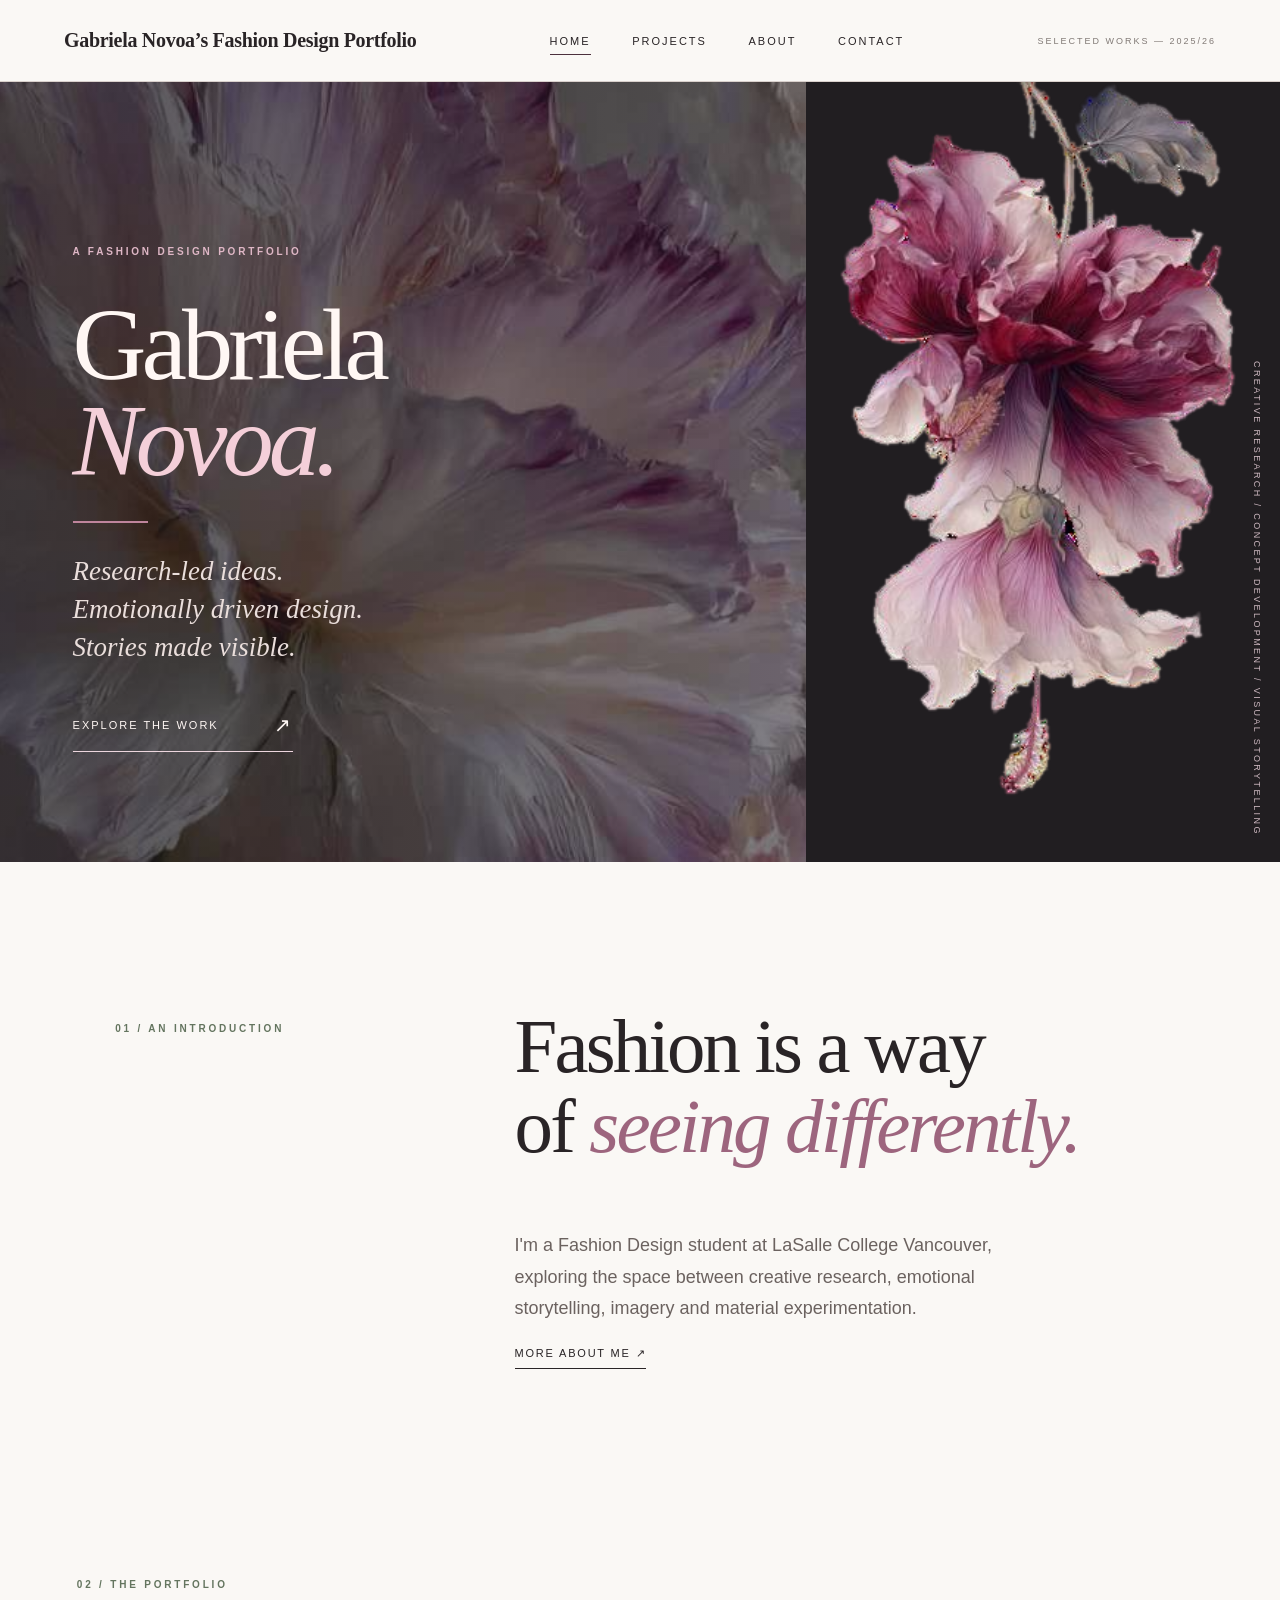
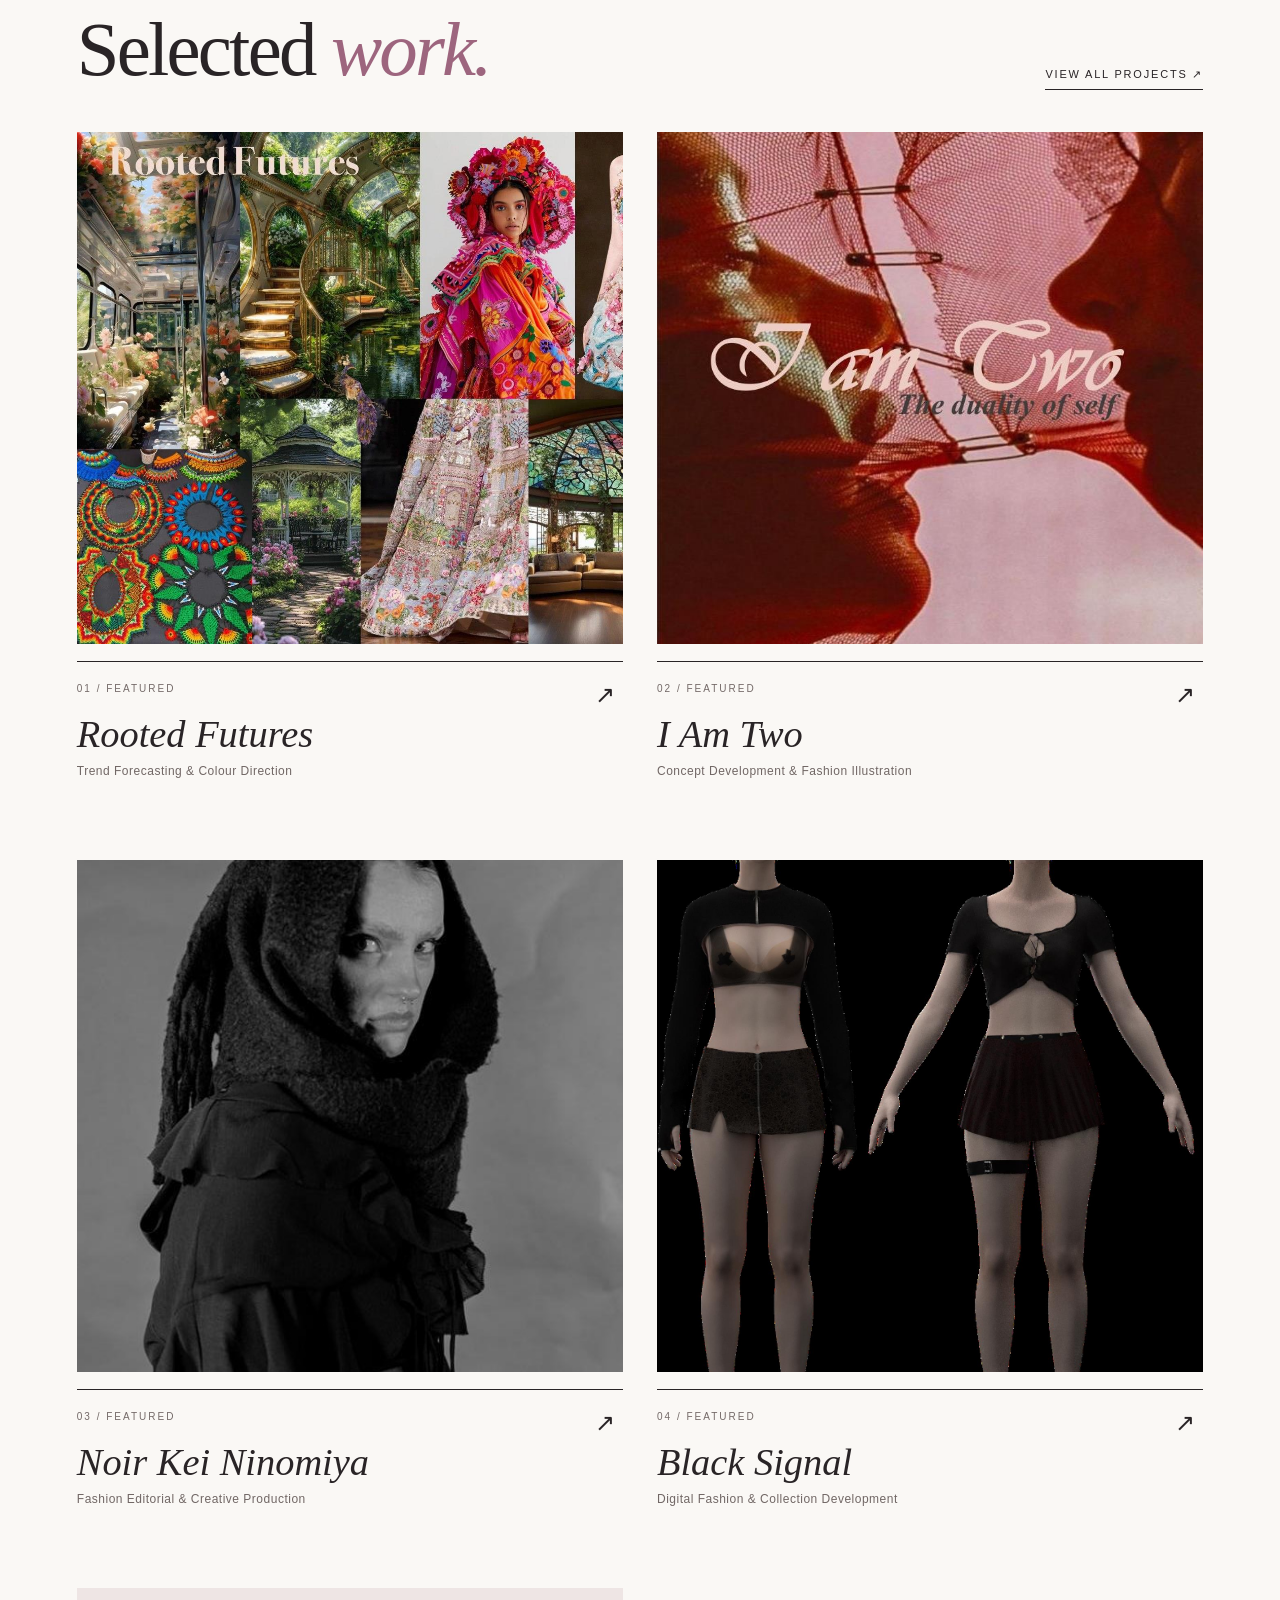
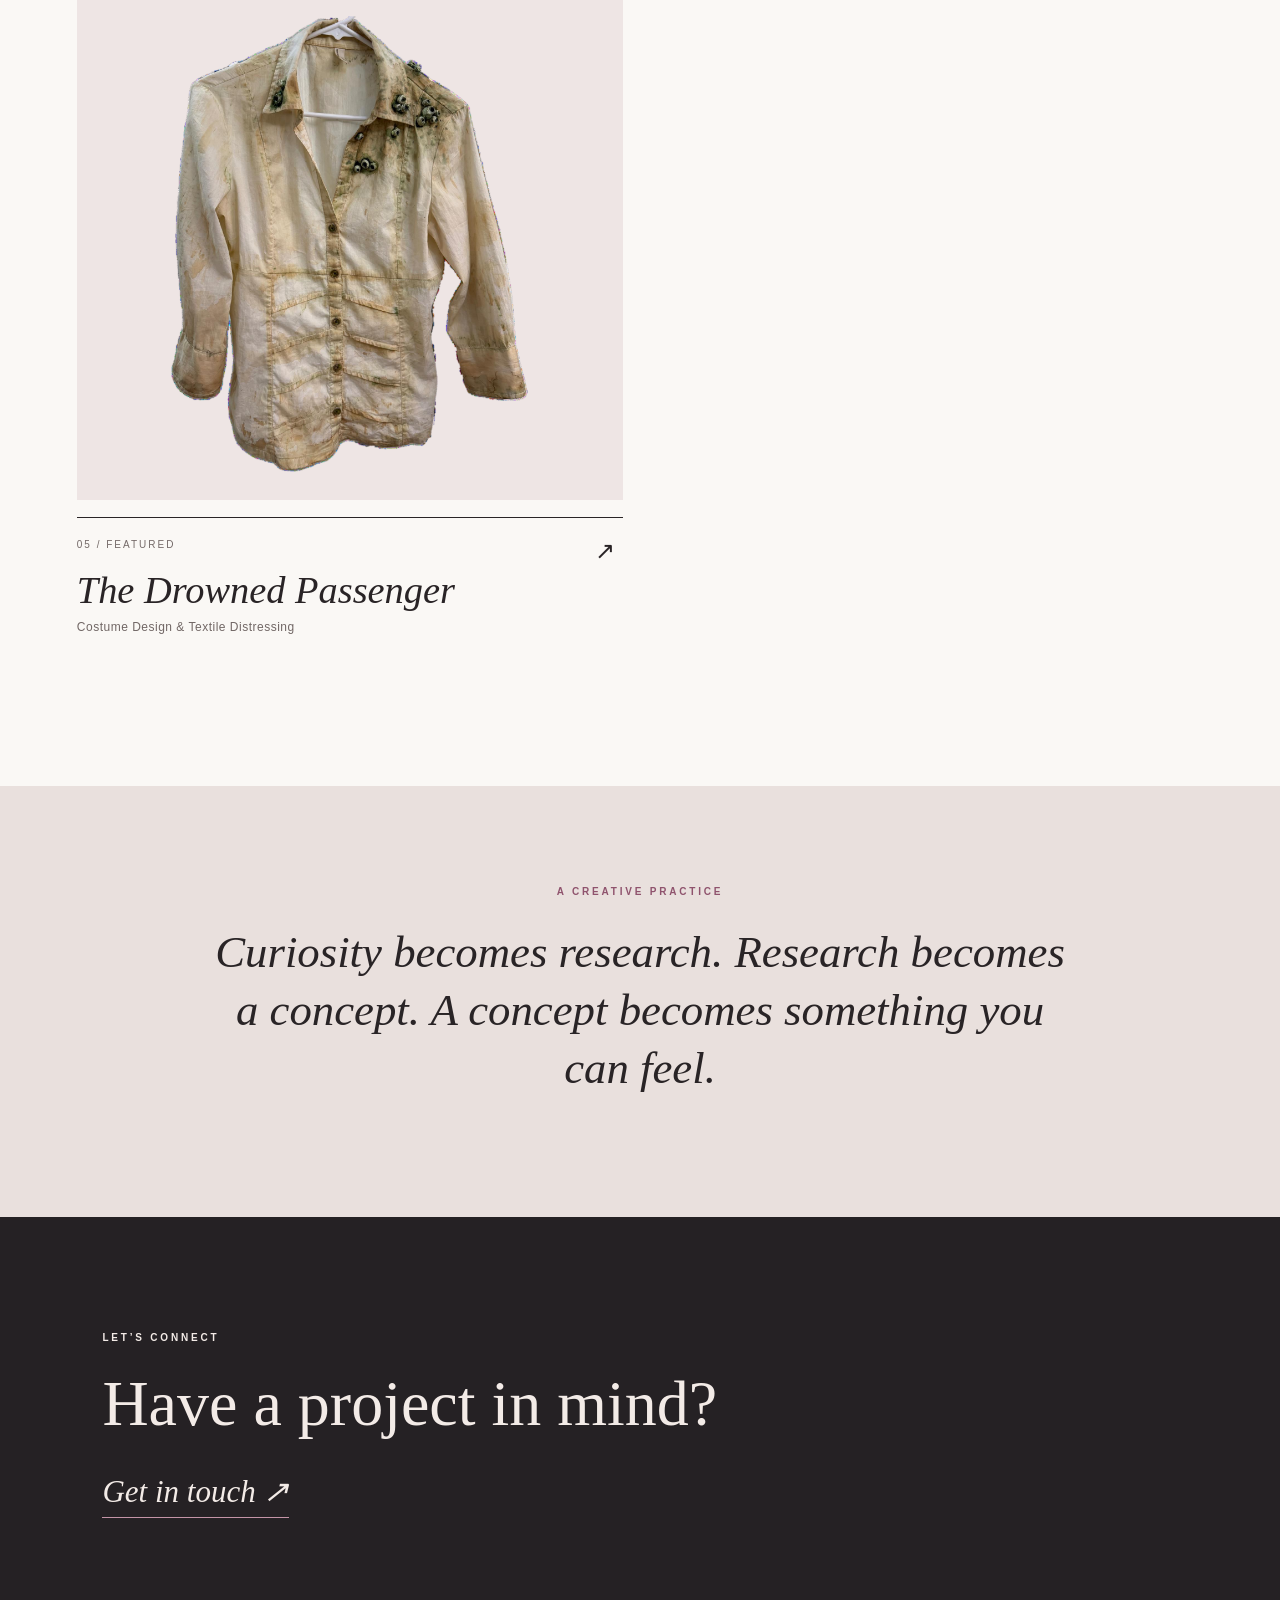
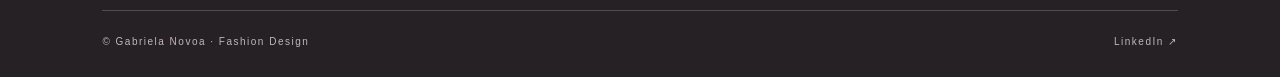
==== index.html @ 88cd9c14 "Initial commit via Netlify [skip ci]" ====
<!doctype html><html lang="en"><head><meta charset="utf-8"><meta name="viewport" content="width=device-width,initial-scale=1"><meta name="theme-color" content="#211d20"><meta name="description" content="Fashion research, concept development and visual storytelling by Gabriela Novoa."><title>Selected Works | Gabriela Novoa</title><link rel="stylesheet" href="styles.css"><script defer src="site.js"></script></head><body><header class="site-header"><a class="brand brand-long" href="index.html" aria-label="Gabriela Novoa home">Gabriela Novoa&rsquo;s Fashion Design Portfolio</a><button class="mobile-toggle" type="button" aria-label="Open navigation" aria-expanded="false">Menu <span>☰</span></button><nav class="site-nav" aria-label="Main navigation"><a class="active" href="index.html">Home</a><a class="" href="projects.html">Projects</a><a class="" href="about.html">About</a><a class="" href="contact.html">Contact</a></nav><span class="header-side">SELECTED WORKS — 2025/26</span></header><main id="main"><section class="hero"><div class="hero-photo" role="img" aria-label="Soft pink and ivory flower artwork from Gabriela's portfolio"><div class="hero-shade"></div><div class="hero-copy"><p class="eyebrow pink">A Fashion Design Portfolio</p><h1>Gabriela<br><em>Novoa.</em></h1><div class="hairline"></div><p class="hero-descriptor">Research-led ideas.<br>Emotionally driven design.<br>Stories made visible.</p><a href="projects.html" class="line-button">Explore the work <span>↗</span></a></div></div><div class="hero-flower"><img class="" src="assets/p01_02.png" alt="Burgundy and blush botanical illustration" loading="eager"><div class="hero-vertical">CREATIVE RESEARCH / CONCEPT DEVELOPMENT / VISUAL STORYTELLING</div></div></section>
<section class="intro-section"><span class="eyebrow">01 / AN INTRODUCTION</span><div><h2>Fashion is a way<br>of <em>seeing differently.</em></h2><p>I'm a Fashion Design student at LaSalle College Vancouver, exploring the space between creative research, emotional storytelling, imagery and material experimentation.</p><a href="about.html" class="text-link">More about me ↗</a></div></section>
<section class="work-section" id="selected-work"><div class="section-head"><div><span class="eyebrow">02 / THE PORTFOLIO</span><h2>Selected <em>work.</em></h2></div><a class="text-link" href="projects.html">View all projects ↗</a></div><div class="featured-grid"><a class="project-card" href="project-rooted-futures.html" aria-label="View Rooted Futures"><div class="card-image"><img class="" src="assets/p03_01.jpg" alt="Rooted Futures project preview" loading="lazy"></div><div class="card-info"><span class="card-index">01 / FEATURED</span><span class="card-arrow">↗</span><h3>Rooted Futures</h3><p>Trend Forecasting &amp; Colour Direction</p></div></a><a class="project-card" href="project-i-am-two.html" aria-label="View I Am Two"><div class="card-image"><img class="" src="assets/p07_01.jpg" alt="I Am Two project preview" loading="lazy"></div><div class="card-info"><span class="card-index">02 / FEATURED</span><span class="card-arrow">↗</span><h3>I Am Two</h3><p>Concept Development &amp; Fashion Illustration</p></div></a><a class="project-card" href="project-noir-kei-ninomiya.html" aria-label="View Noir Kei Ninomiya"><div class="card-image"><img class="" src="assets/p11_01_upright.jpg" alt="Noir Kei Ninomiya project preview" loading="lazy"></div><div class="card-info"><span class="card-index">03 / FEATURED</span><span class="card-arrow">↗</span><h3>Noir Kei Ninomiya</h3><p>Fashion Editorial &amp; Creative Production</p></div></a><a class="project-card" href="project-black-signal.html" aria-label="View Black Signal"><div class="card-image"><img class="" src="assets/p15_01.jpg" alt="Black Signal project preview" loading="lazy"></div><div class="card-info"><span class="card-index">04 / FEATURED</span><span class="card-arrow">↗</span><h3>Black Signal</h3><p>Digital Fashion &amp; Collection Development</p></div></a><a class="project-card" href="project-the-drowned-passenger.html" aria-label="View The Drowned Passenger"><div class="card-image"><img class="cutout" src="assets/p19_01_cutout.png" alt="The Drowned Passenger project preview" loading="lazy"></div><div class="card-info"><span class="card-index">05 / FEATURED</span><span class="card-arrow">↗</span><h3>The Drowned Passenger</h3><p>Costume Design &amp; Textile Distressing</p></div></a></div></section><section class="closing-line"><span class="eyebrow">A CREATIVE PRACTICE</span><p>Curiosity becomes research. Research becomes a concept. A concept becomes something you can feel.</p></section></main><footer class="footer"><div><span class="eyebrow">LET’S CONNECT</span><h2>Have a project in mind?</h2><a class="serif-link" href="contact.html">Get in touch <span aria-hidden="true">↗</span></a></div><div class="footer-end"><span>© Gabriela Novoa · Fashion Design</span><a href="https://www.linkedin.com/in/gabriela-novoa28" target="_blank" rel="noopener noreferrer">LinkedIn ↗</a></div></footer></body></html>
---- styles.css ----
@import url('');
:root{--ink:#292426;--aub:#4c303d;--rose:#bf849c;--dust:#eee5e4;--paper:#faf8f5;--cream:#f3efea;--line:#d9d0cc;--sage:#64755f;--serif:Georgia,'Times New Roman',serif;--sans:Arial,Helvetica,sans-serif}*{box-sizing:border-box}html{scroll-behavior:smooth}body{margin:0;background:var(--paper);color:var(--ink);font-family:var(--sans);-webkit-font-smoothing:antialiased}img{display:block;width:100%}a{text-decoration:none;color:inherit}a:focus-visible,button:focus-visible,input:focus-visible,textarea:focus-visible{outline:2px solid #a15779;outline-offset:3px}h1,h2,h3,p{margin-top:0}h1,h2,h3{font-weight:400}h1,h2{font-family:var(--serif)}em{font-weight:400}::selection{background:#dfacc2;color:#241e21}.site-header{height:82px;padding:0 5vw;display:flex;align-items:center;gap:3rem;background:var(--paper);border-bottom:1px solid var(--line);position:relative;z-index:20}.brand{font:700 28px var(--serif);letter-spacing:-2px}.brand-dot{color:#a15f7d}.brand-long{font-size:20px;letter-spacing:-.3px;white-space:nowrap}.site-nav{display:flex;gap:2.6rem;margin:auto}.site-nav a{font-size:11px;text-transform:uppercase;letter-spacing:2px;padding:8px 0;position:relative}.site-nav a:after{position:absolute;content:'';bottom:0;left:0;width:0;height:1px;background:var(--aub);transition:width .25s}.site-nav a:hover:after,.site-nav a.active:after{width:100%}.header-side{font-size:9px;color:#817a76;letter-spacing:2px;white-space:nowrap}.mobile-toggle{display:none;background:none;border:0;font:11px var(--sans);letter-spacing:1px}.eyebrow{font-size:10px;letter-spacing:2.8px;text-transform:uppercase;font-weight:600}.eyebrow.pink{color:#dfb7c6}.hero{height:min(780px,calc(100vh - 82px));min-height:620px;display:grid;grid-template-columns:63% 37%;background:#211e21}.hero-photo{background:url('assets/p01_01.jpg') center/cover no-repeat;position:relative;min-width:0}.hero-shade{position:absolute;inset:0;background:linear-gradient(90deg,rgba(26,23,29,.73),rgba(26,23,29,.54))}.hero-copy{position:absolute;top:21%;left:9%;width:80%;color:#fff7f4}.hero-copy h1{font-size:clamp(66px,8vw,145px);line-height:.94;letter-spacing:-5px;margin:40px 0 32px}.hero-copy h1 em{font-weight:400;color:#f4cfd9}.hairline{width:75px;height:2px;background:var(--rose);margin:30px 0}.hero-descriptor{font-family:var(--serif);font-style:italic;font-size:clamp(19px,2.1vw,29px);line-height:1.4;color:#eadedb}.line-button{display:inline-flex;align-items:center;gap:55px;margin-top:20px;border-bottom:1px solid #edd6de;padding-bottom:14px;font-size:11px;letter-spacing:2px;text-transform:uppercase}.line-button span{font-size:20px}.hero-flower{background:transparent;position:relative;overflow:hidden;display:flex;justify-content:center;align-items:flex-start}.hero-flower img{height:95%;margin-top:0;width:auto;max-width:100%;object-fit:contain}.hero-vertical{position:absolute;bottom:26px;right:18px;writing-mode:vertical-rl;font-size:9px;letter-spacing:2.4px;color:#cdb8c0}.intro-section{padding:145px 9%;display:grid;grid-template-columns:35% 65%;gap:2rem}.intro-section .eyebrow{padding-top:16px;color:var(--sage)}.intro-section h2,.section-head h2,.gallery-intro h2{font-size:clamp(50px,6vw,92px);letter-spacing:-2.8px;line-height:1.04}.intro-section h2 em,.section-head h2 em,.gallery-intro h2 em,.page-hero h1 em,.story-copy h2 em,.about-copy h2 em,.contact-wrap h1 em{color:#9d657e}.intro-section p{max-width:530px;font-size:18px;color:#6b625f;line-height:1.75}.text-link{font-size:11px;letter-spacing:1.8px;text-transform:uppercase;border-bottom:1px solid currentColor;display:inline-block;padding-bottom:8px}.work-section{padding:60px 6% 140px}.section-head{display:flex;align-items:end;justify-content:space-between;margin-bottom:42px;gap:30px}.section-head .eyebrow{color:var(--sage)}.section-head h2{margin:18px 0 0}.featured-grid{display:grid;grid-template-columns:repeat(2,minmax(0,1fr));gap:70px 34px}.project-card{display:block;position:relative}.card-image{height:clamp(340px,40vw,580px);overflow:hidden;background:#ded1d2}.card-image img{height:100%;object-fit:cover;transition:transform .65s ease}.project-card:hover img{transform:scale(1.035)}.project-card:nth-child(3n+2) .card-image{background:#352e32}.project-card .card-image:has(.cutout){background:#eee5e4}.card-image img.cutout{object-fit:contain;padding:28px 0}.card-info{border-top:1px solid var(--ink);position:relative;padding-top:16px;margin-top:17px}.card-index{font-size:10px;color:#746a68;letter-spacing:2px}.card-arrow{position:absolute;right:8px;top:19px;font-size:24px}.card-info h3{font:italic clamp(31px,3vw,48px) var(--serif);margin:16px 0 8px}.card-info p{font-size:12px;color:#716765;letter-spacing:.5px}.closing-line{background:#e9e0dd;padding:95px 12%;text-align:center}.closing-line .eyebrow{color:#8f536d}.closing-line p{font:italic clamp(27px,3.5vw,51px)/1.3 var(--serif);margin:24px auto;max-width:850px}.footer{background:#252124;color:#f3ebe7;padding:110px 8% 30px}.footer h2{font-size:clamp(44px,5vw,80px);margin:22px 0 32px}.serif-link{font:italic 31px var(--serif);border-bottom:1px solid #c494a7;padding-bottom:8px}.footer-end{display:flex;justify-content:space-between;gap:20px;margin-top:100px;padding-top:25px;border-top:1px solid #524c4f;font-size:10px;letter-spacing:1.5px;color:#c4b6b4}.page-hero{padding:105px 9% 95px;min-height:360px;background:#efe8e5}.page-hero h1{font-size:clamp(66px,9vw,128px);line-height:1;letter-spacing:-4px;margin:25px 0}.page-hero p:last-child{font:italic 22px var(--serif);color:#6d5f60}.inner-work{padding-top:70px}.extras-head{margin-top:140px}.extras-grid{display:grid;grid-template-columns:repeat(3,1fr);gap:30px}.extra-card img{height:330px;object-fit:cover;background:#eee}.extra-card h3{font:italic 32px var(--serif);margin:20px 0 5px}.extra-sub{font-size:11px!important;color:#9d657e!important;letter-spacing:1px;text-transform:uppercase}.extra-card p{font-size:13px;color:#6f6663;line-height:1.7}.project-hero{display:grid;grid-template-columns:48% 52%;min-height:680px}.project-hero-copy{padding:75px 9% 80px 12%;display:flex;flex-direction:column;align-items:start;background:#f1eae6}.back-link{font-size:11px;color:#726965;letter-spacing:1px;margin-bottom:auto}.project-hero-copy .eyebrow{margin-top:45px;color:#9d657e}.project-hero h1{font-size:clamp(59px,6.2vw,105px);line-height:.99;letter-spacing:-4px;margin:24px 0}.project-cat{text-transform:uppercase;letter-spacing:2px;font-size:11px}.project-hero-copy .lead{font:italic clamp(21px,2.3vw,32px)/1.4 var(--serif);max-width:500px}.scroll-cue{font-size:10px;letter-spacing:2px;margin-top:auto;padding-top:60px;color:#8a7b75}.project-hero-image{background:#221e20;max-height:790px;overflow:hidden}.project-hero-image img{height:100%;object-fit:contain}.story-section{padding:110px 10%;display:grid;grid-template-columns:30% 70%;gap:3vw}.story-section.tint{background:#efe9e5}.section-label{display:flex;gap:20px;align-items:flex-start;color:#a46c84}.section-label span{font:italic 48px var(--serif)}.section-label p{font-size:10px;letter-spacing:2.5px;margin-top:20px}.story-copy{max-width:850px}.story-copy h2{font-size:clamp(43px,5vw,72px);letter-spacing:-2px;margin:0 0 34px}.story-copy p{font-size:16px;line-height:1.95;color:#4c4543}.gallery-section{padding:115px 7%;background:#292426;color:#f5ecea}.gallery-intro{margin-bottom:60px}.gallery-intro h2{margin:20px 0}.project-gallery{display:grid;grid-template-columns:repeat(2,minmax(0,1fr));gap:32px}.gallery-item{margin:0}.gallery-item.wide{grid-column:span 2}.gallery-item img{height:clamp(280px,32vw,510px);object-fit:contain;background:#1e1b1d}.gallery-item.wide img{height:550px}.gallery-item figcaption{font-size:11px;text-transform:uppercase;letter-spacing:1.8px;color:#d5c7c5;padding-top:13px}.project-next{padding:100px 9%;background:#e7dadd}.project-next a{display:flex;align-items:center;gap:30px;border-top:1px solid #a69094;margin-top:25px;padding-top:30px}.project-next a span{font-size:12px;text-transform:uppercase;letter-spacing:2px;min-width:120px}.project-next a strong{font:italic clamp(34px,5vw,72px) var(--serif);font-weight:400}.project-next a b{margin-left:auto;font-size:35px;font-weight:400}.about-top{min-height:320px}.about-section{padding:115px 9%;display:grid;grid-template-columns:40% 60%;align-items:start;gap:7%}.about-photo img{width:100%;height:auto;max-height:780px;object-fit:cover}.about-copy{padding-top:25px}.about-copy h2{font-size:clamp(43px,5vw,72px);line-height:1.08;letter-spacing:-2px;margin:25px 0 35px}.about-copy p{font-size:16px;line-height:1.8;color:#554d4a}.about-actions{margin-top:35px;display:flex;align-items:center;gap:35px}.pill-link{background:var(--aub);color:white;padding:17px 25px;font-size:11px;text-transform:uppercase;letter-spacing:1.5px}.focus-section{padding:100px 9%;background:#eae1df}.focus-section>div{display:flex;gap:16px;flex-wrap:wrap;margin-top:25px}.focus-section span:not(.eyebrow){padding:15px 23px;border:1px solid #bba5af;border-radius:100px;font:italic 20px var(--serif)}.contact-wrap{padding:110px 9% 150px;max-width:1100px;margin:auto}.contact-wrap h1{font-size:clamp(66px,8vw,120px);line-height:1.02;letter-spacing:-3px;margin:25px 0}.contact-wrap>p{font-size:18px;color:#6e6663;line-height:1.8;max-width:660px}.contact-links{margin-top:60px}.contact-links a{display:grid;grid-template-columns:130px 1fr 30px;gap:15px;align-items:center;border-top:1px solid var(--line);padding:25px 0}.contact-links span{font-size:10px;letter-spacing:2px;color:#9d657e}.contact-links strong{font:italic clamp(18px,2.8vw,30px) var(--serif);font-weight:400;overflow-wrap:anywhere}.contact-links b{font-weight:400;font-size:22px}.contact-form{background:#eee5e3;padding:40px;margin-top:75px}.contact-form h2{font:italic 36px var(--serif);margin-bottom:6px}.contact-form p{font-size:12px;color:#6a6260}.contact-form label{display:block;font-size:11px;text-transform:uppercase;letter-spacing:1.5px;margin-top:25px}.contact-form input,.contact-form textarea{width:100%;padding:14px 12px;border:1px solid #cbbcc2;background:#fffdfb;margin-top:9px;font:15px var(--sans)}.contact-form button{background:#4c303d;color:white;padding:15px 30px;border:0;margin-top:25px;cursor:pointer;text-transform:uppercase;letter-spacing:1.5px;font-size:11px}@media(max-width:900px){.header-side{display:none}.brand-long{font-size:17px}.site-nav{gap:1.6rem}.hero{grid-template-columns:60% 40%;min-height:600px}.hero-copy h1{letter-spacing:-2px}.intro-section,.story-section{grid-template-columns:1fr;gap:24px}.project-hero{min-height:570px}.project-hero-copy{padding:45px}.featured-grid{gap:40px 20px}.extras-grid{grid-template-columns:repeat(2,1fr)}.about-section{padding:75px 7%;gap:6%}}@media(max-width:650px){.site-header{height:68px;padding:0 20px}.brand-long{font-size:14px;white-space:normal;line-height:1.2;max-width:200px}.mobile-toggle{display:block;margin-left:auto}.site-nav{display:none;position:absolute;top:68px;left:0;right:0;background:#faf8f5;border-bottom:1px solid var(--line);padding:25px;flex-direction:column;gap:25px}.site-nav.open{display:flex}.hero{height:auto;min-height:0;grid-template-columns:1fr}.hero-photo{height:640px}.hero-copy{left:7%;top:23%}.hero-copy h1{font-size:76px}.hero-flower{height:360px}.hero-flower img{height:115%}.hero-vertical{font-size:7px}.intro-section{padding:80px 7%}.intro-section h2,.section-head h2{font-size:55px}.work-section{padding:40px 6% 90px}.section-head{align-items:start}.featured-grid,.extras-grid{grid-template-columns:1fr}.card-image{height:430px}.page-hero{padding:70px 7%}.page-hero h1{font-size:70px}.project-hero{grid-template-columns:1fr}.project-hero-copy{min-height:470px;padding:45px 8%}.project-hero-copy .eyebrow{margin-top:30px}.project-hero h1{font-size:64px}.project-hero-image{height:500px}.story-section{padding:75px 8%}.story-copy p{font-size:15px}.gallery-section{padding:75px 6%}.project-gallery{grid-template-columns:1fr;gap:35px}.gallery-item.wide{grid-column:span 1}.gallery-item img,.gallery-item.wide img{height:350px}.about-section{grid-template-columns:1fr}.about-photo{max-width:400px}.focus-section{padding:75px 8%}.contact-wrap{padding:70px 7% 100px}.contact-wrap h1{font-size:65px}.contact-links a{grid-template-columns:1fr 25px}.contact-links span{grid-column:1/-1}.contact-form{padding:24px}.footer{padding:80px 7% 25px}.footer-end{flex-direction:column;margin-top:60px}.closing-line{padding:70px 8%}}@media(prefers-reduced-motion:reduce){html{scroll-behavior:auto}.card-image img{transition:none}}
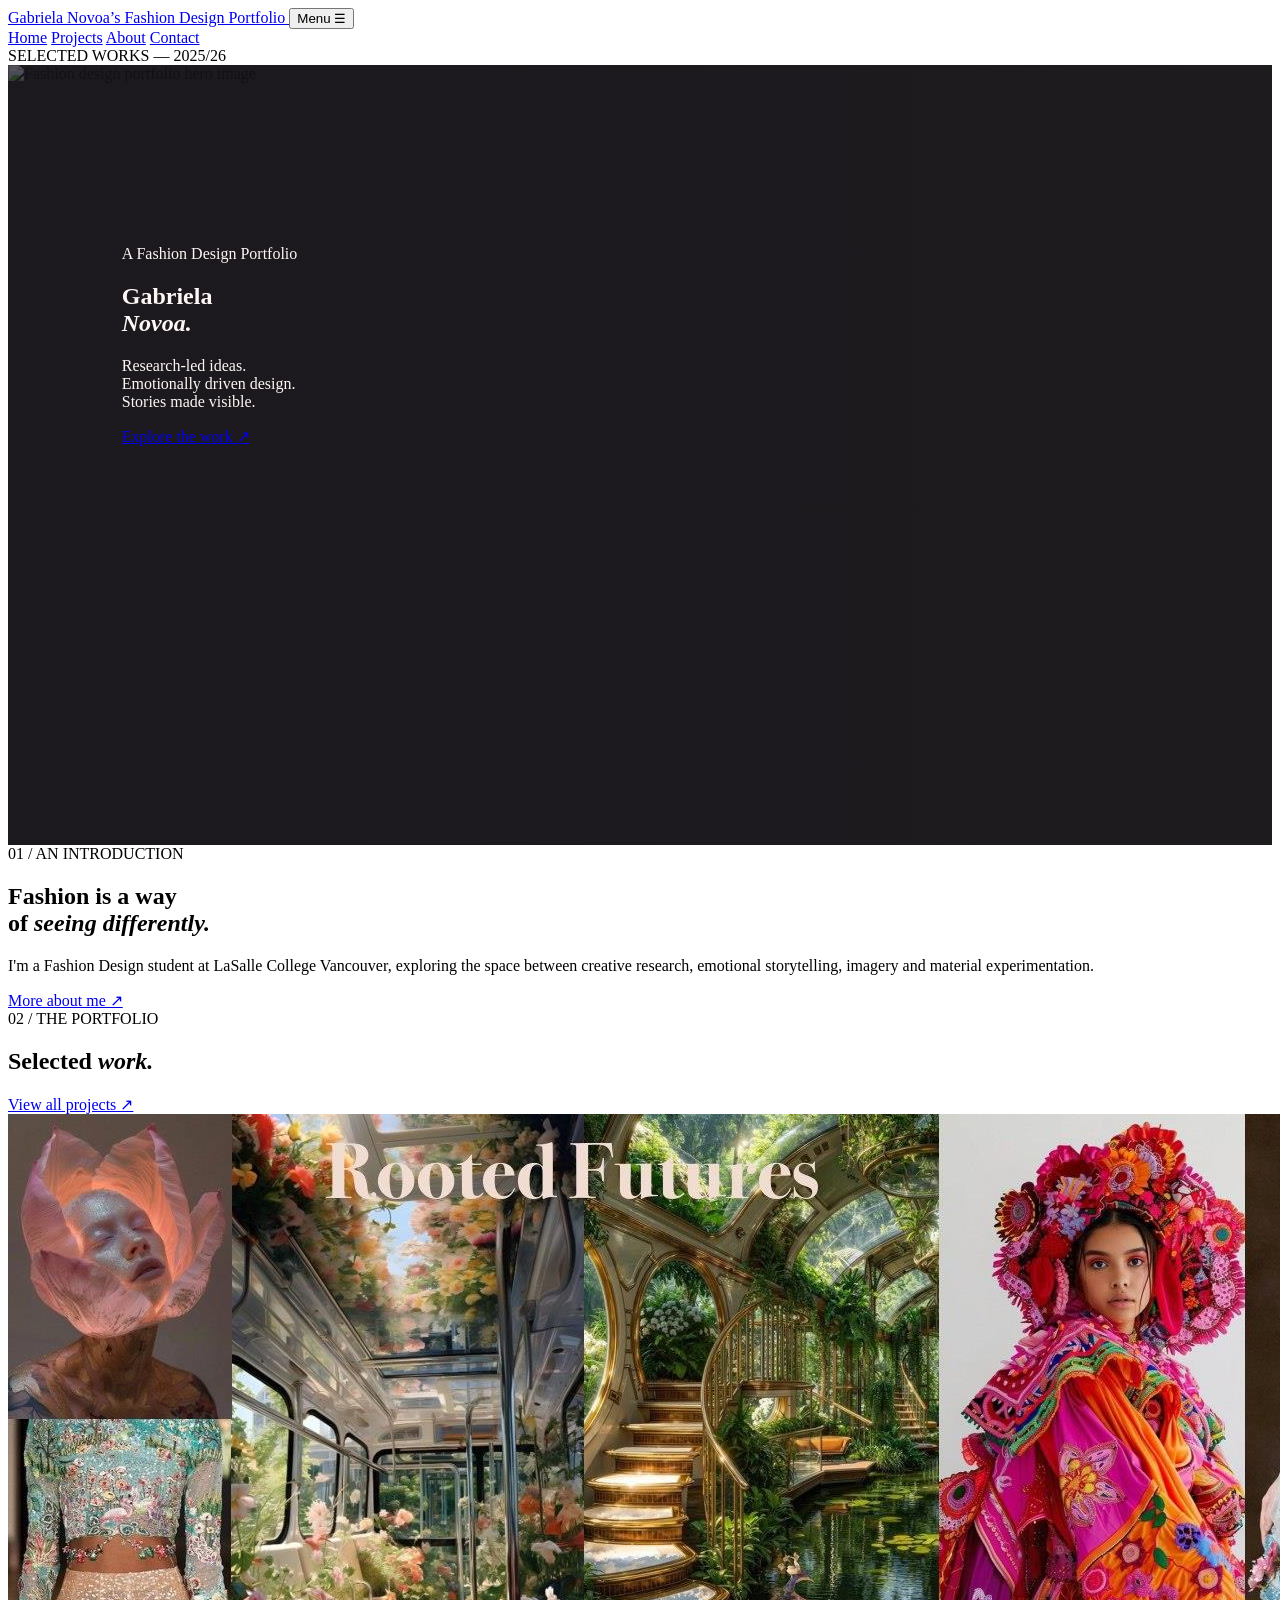
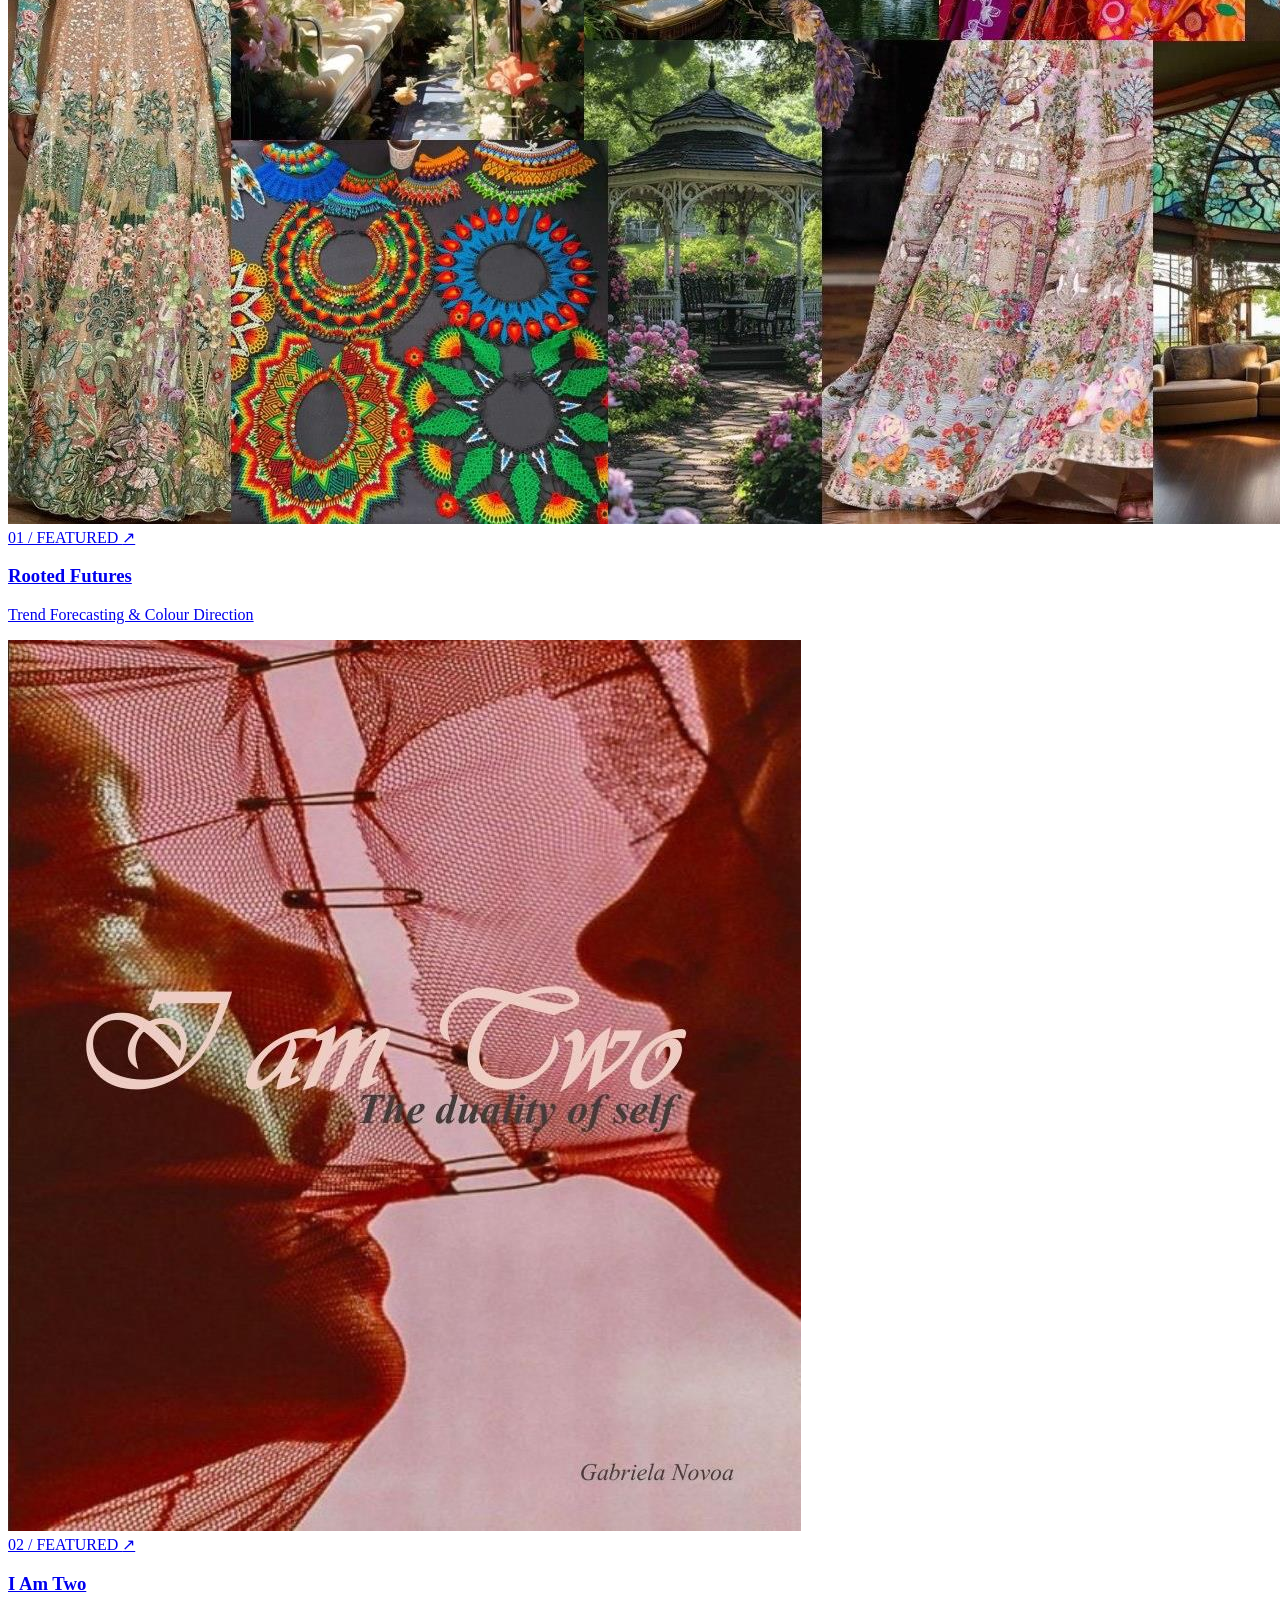
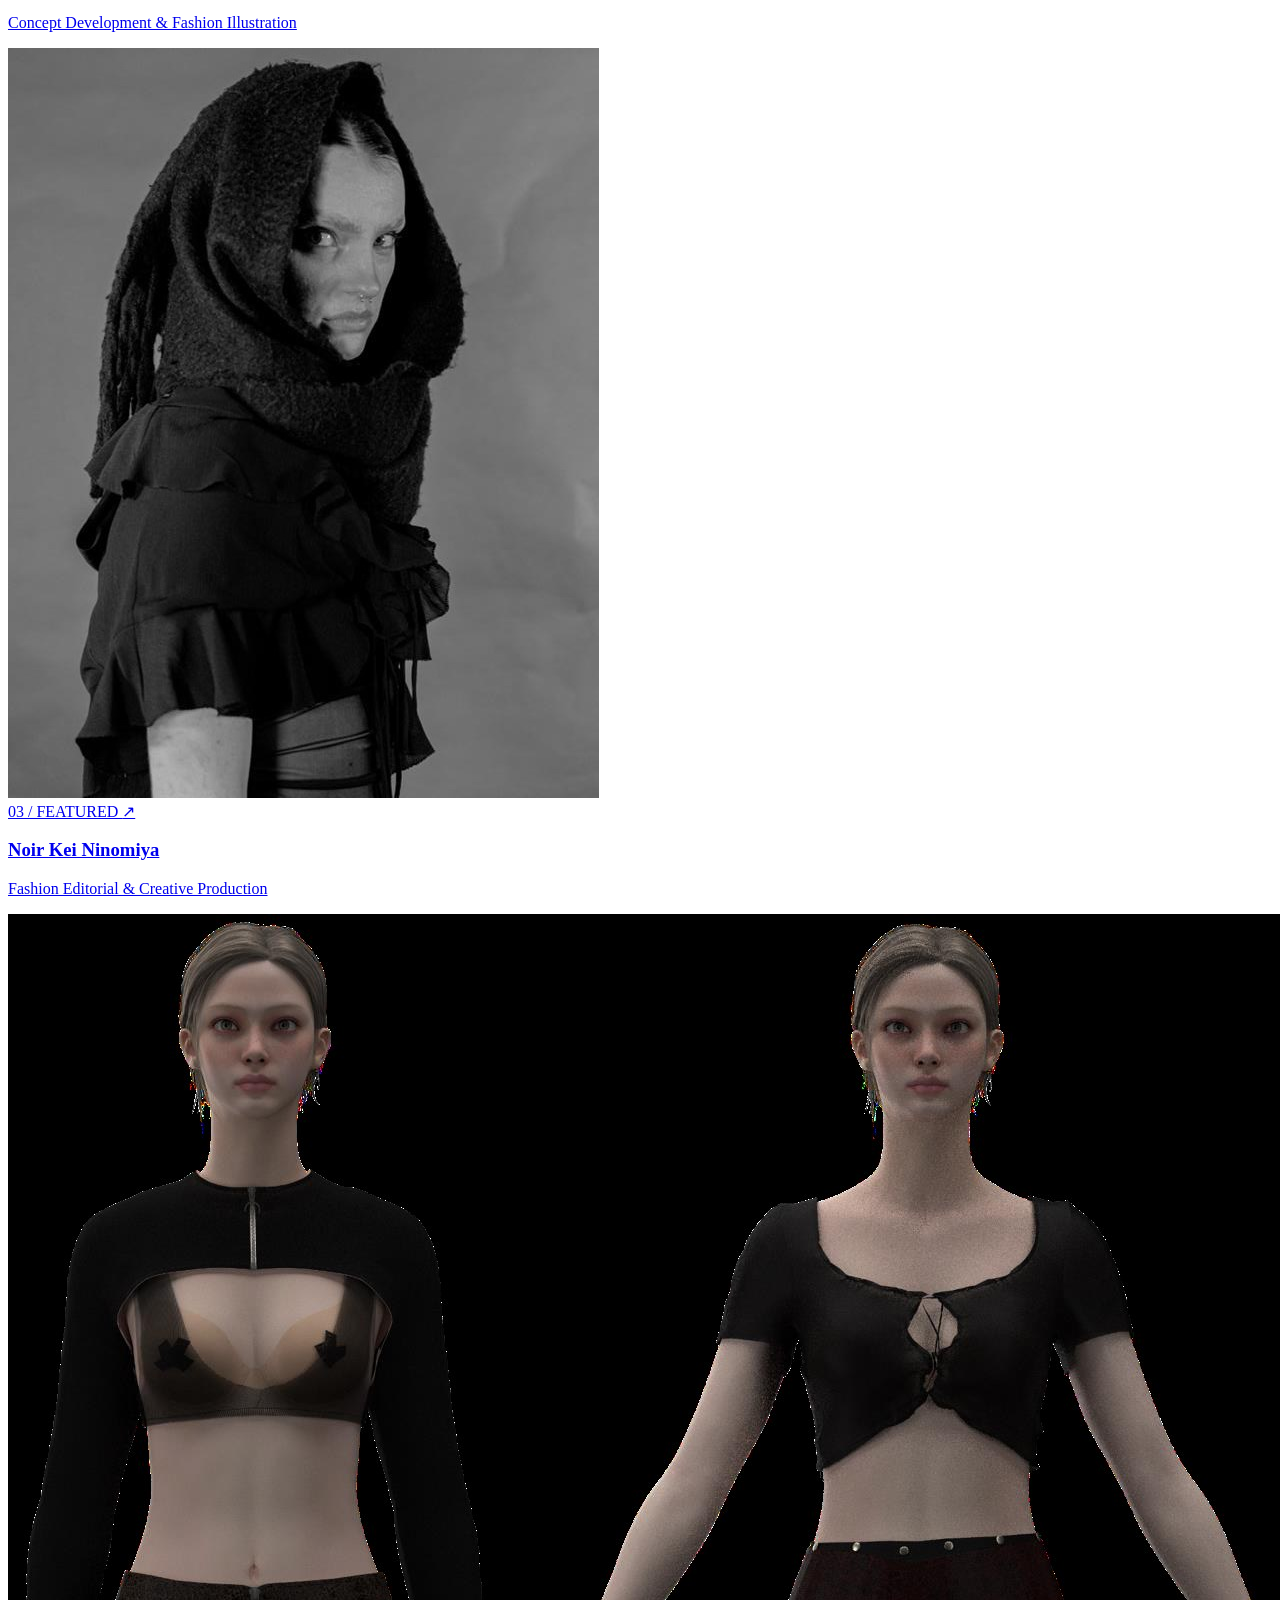
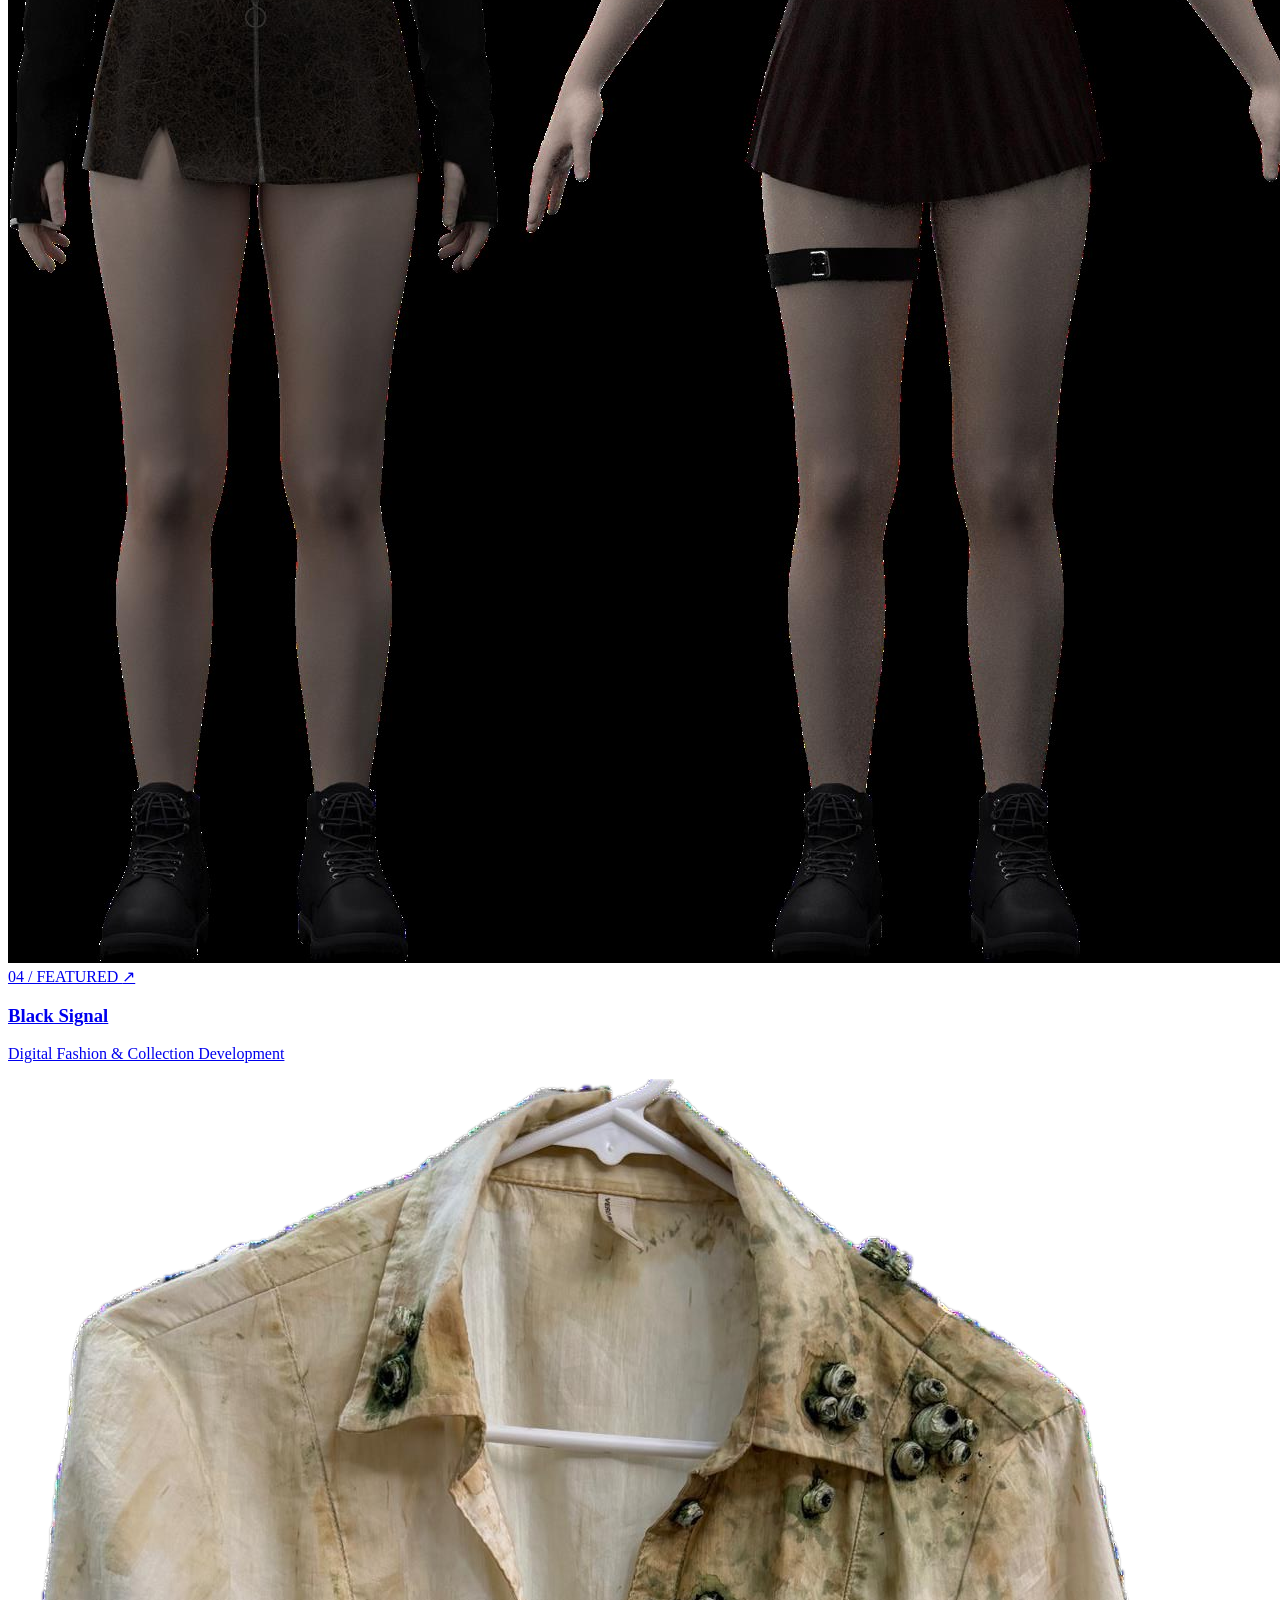
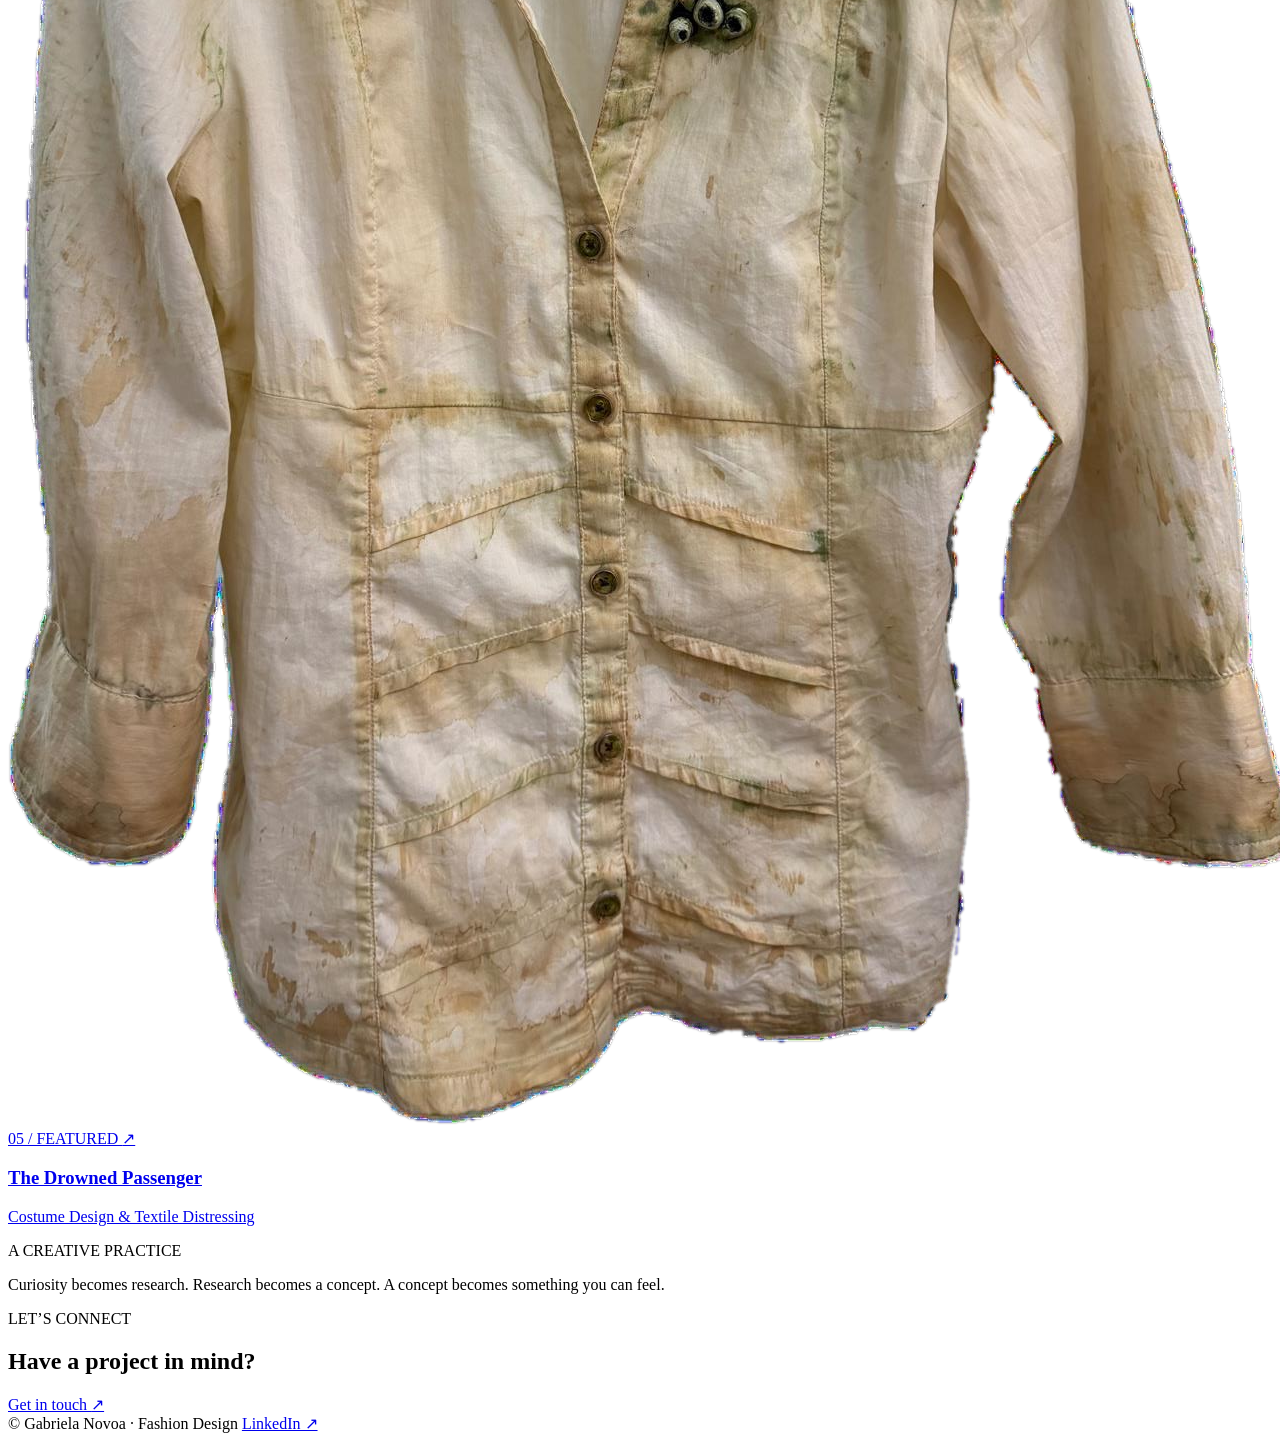
==== commit ac534f96: "Refactor index.html for improved structure and content" ====
--- a/index.html
+++ b/index.html
@@ -1,3 +1,397 @@
-<!doctype html><html lang="en"><head><meta charset="utf-8"><meta name="viewport" content="width=device-width,initial-scale=1"><meta name="theme-color" content="#211d20"><meta name="description" content="Fashion research, concept development and visual storytelling by Gabriela Novoa."><title>Selected Works | Gabriela Novoa</title><link rel="stylesheet" href="styles.css"><script defer src="site.js"></script></head><body><header class="site-header"><a class="brand brand-long" href="index.html" aria-label="Gabriela Novoa home">Gabriela Novoa&rsquo;s Fashion Design Portfolio</a><button class="mobile-toggle" type="button" aria-label="Open navigation" aria-expanded="false">Menu <span>☰</span></button><nav class="site-nav" aria-label="Main navigation"><a class="active" href="index.html">Home</a><a class="" href="projects.html">Projects</a><a class="" href="about.html">About</a><a class="" href="contact.html">Contact</a></nav><span class="header-side">SELECTED WORKS — 2025/26</span></header><main id="main"><section class="hero"><div class="hero-photo" role="img" aria-label="Soft pink and ivory flower artwork from Gabriela's portfolio"><div class="hero-shade"></div><div class="hero-copy"><p class="eyebrow pink">A Fashion Design Portfolio</p><h1>Gabriela<br><em>Novoa.</em></h1><div class="hairline"></div><p class="hero-descriptor">Research-led ideas.<br>Emotionally driven design.<br>Stories made visible.</p><a href="projects.html" class="line-button">Explore the work <span>↗</span></a></div></div><div class="hero-flower"><img class="" src="assets/p01_02.png" alt="Burgundy and blush botanical illustration" loading="eager"><div class="hero-vertical">CREATIVE RESEARCH / CONCEPT DEVELOPMENT / VISUAL STORYTELLING</div></div></section>
-<section class="intro-section"><span class="eyebrow">01 / AN INTRODUCTION</span><div><h2>Fashion is a way<br>of <em>seeing differently.</em></h2><p>I'm a Fashion Design student at LaSalle College Vancouver, exploring the space between creative research, emotional storytelling, imagery and material experimentation.</p><a href="about.html" class="text-link">More about me ↗</a></div></section>
-<section class="work-section" id="selected-work"><div class="section-head"><div><span class="eyebrow">02 / THE PORTFOLIO</span><h2>Selected <em>work.</em></h2></div><a class="text-link" href="projects.html">View all projects ↗</a></div><div class="featured-grid"><a class="project-card" href="project-rooted-futures.html" aria-label="View Rooted Futures"><div class="card-image"><img class="" src="assets/p03_01.jpg" alt="Rooted Futures project preview" loading="lazy"></div><div class="card-info"><span class="card-index">01 / FEATURED</span><span class="card-arrow">↗</span><h3>Rooted Futures</h3><p>Trend Forecasting &amp; Colour Direction</p></div></a><a class="project-card" href="project-i-am-two.html" aria-label="View I Am Two"><div class="card-image"><img class="" src="assets/p07_01.jpg" alt="I Am Two project preview" loading="lazy"></div><div class="card-info"><span class="card-index">02 / FEATURED</span><span class="card-arrow">↗</span><h3>I Am Two</h3><p>Concept Development &amp; Fashion Illustration</p></div></a><a class="project-card" href="project-noir-kei-ninomiya.html" aria-label="View Noir Kei Ninomiya"><div class="card-image"><img class="" src="assets/p11_01_upright.jpg" alt="Noir Kei Ninomiya project preview" loading="lazy"></div><div class="card-info"><span class="card-index">03 / FEATURED</span><span class="card-arrow">↗</span><h3>Noir Kei Ninomiya</h3><p>Fashion Editorial &amp; Creative Production</p></div></a><a class="project-card" href="project-black-signal.html" aria-label="View Black Signal"><div class="card-image"><img class="" src="assets/p15_01.jpg" alt="Black Signal project preview" loading="lazy"></div><div class="card-info"><span class="card-index">04 / FEATURED</span><span class="card-arrow">↗</span><h3>Black Signal</h3><p>Digital Fashion &amp; Collection Development</p></div></a><a class="project-card" href="project-the-drowned-passenger.html" aria-label="View The Drowned Passenger"><div class="card-image"><img class="cutout" src="assets/p19_01_cutout.png" alt="The Drowned Passenger project preview" loading="lazy"></div><div class="card-info"><span class="card-index">05 / FEATURED</span><span class="card-arrow">↗</span><h3>The Drowned Passenger</h3><p>Costume Design &amp; Textile Distressing</p></div></a></div></section><section class="closing-line"><span class="eyebrow">A CREATIVE PRACTICE</span><p>Curiosity becomes research. Research becomes a concept. A concept becomes something you can feel.</p></section></main><footer class="footer"><div><span class="eyebrow">LET’S CONNECT</span><h2>Have a project in mind?</h2><a class="serif-link" href="contact.html">Get in touch <span aria-hidden="true">↗</span></a></div><div class="footer-end"><span>© Gabriela Novoa · Fashion Design</span><a href="https://www.linkedin.com/in/gabriela-novoa28" target="_blank" rel="noopener noreferrer">LinkedIn ↗</a></div></footer></body></html>+
+<!DOCTYPE html>
+<html lang="en">
+
+<head>
+  <meta charset="utf-8">
+  <meta name="viewport" content="width=device-width, initial-scale=1">
+  <meta name="theme-color" content="#211d20">
+  <meta
+    name="description"
+    content="Fashion research, concept development and visual storytelling by Gabriela Novoa."
+  >
+
+  <title>Selected Works | Gabriela Novoa</title>
+
+  <link rel="stylesheet" href="styles.css">
+  <script defer src="site.js"></script>
+</head>
+
+<body>
+
+  <!-- HEADER / NAVIGATION -->
+  <header class="site-header">
+
+    <a
+      class="brand brand-long"
+      href="index.html"
+      aria-label="Gabriela Novoa home"
+    >
+      Gabriela Novoa&rsquo;s Fashion Design Portfolio
+    </a>
+
+    <button
+      class="mobile-toggle"
+      type="button"
+      aria-label="Open navigation"
+      aria-expanded="false"
+    >
+      Menu <span>☰</span>
+    </button>
+
+    <nav class="site-nav" aria-label="Main navigation">
+      <a class="active" href="index.html">Home</a>
+      <a href="projects.html">Projects</a>
+      <a href="about.html">About</a>
+      <a href="contact.html">Contact</a>
+    </nav>
+
+    <span class="header-side">
+      SELECTED WORKS — 2025/26
+    </span>
+
+  </header>
+
+
+  <main id="main">
+
+    <!-- HERO SECTION -->
+    <section class="hero">
+
+      <div class="hero-photo">
+
+        <!-- NEW SINGLE HERO IMAGE -->
+        <img
+          class="hero-image"
+          src="assets/hero.jpeg"
+          alt="Fashion design portfolio hero image"
+          loading="eager"
+          fetchpriority="high"
+        >
+
+        <!-- DARK OVERLAY -->
+        <div class="hero-shade"></div>
+
+        <!-- HERO TEXT -->
+        <div class="hero-copy">
+
+          <p class="eyebrow pink">
+            A Fashion Design Portfolio
+          </p>
+
+          <h1>
+            Gabriela<br>
+            <em>Novoa.</em>
+          </h1>
+
+          <div class="hairline"></div>
+
+          <p class="hero-descriptor">
+            Research-led ideas.<br>
+            Emotionally driven design.<br>
+            Stories made visible.
+          </p>
+
+          <a href="projects.html" class="line-button">
+            Explore the work
+            <span>↗</span>
+          </a>
+
+        </div>
+
+      </div>
+
+    </section>
+
+
+    <!-- INTRODUCTION SECTION -->
+    <section class="intro-section">
+
+      <span class="eyebrow">
+        01 / AN INTRODUCTION
+      </span>
+
+      <div>
+
+        <h2>
+          Fashion is a way<br>
+          of <em>seeing differently.</em>
+        </h2>
+
+        <p>
+          I'm a Fashion Design student at LaSalle College
+          Vancouver, exploring the space between creative
+          research, emotional storytelling, imagery and
+          material experimentation.
+        </p>
+
+        <a href="about.html" class="text-link">
+          More about me ↗
+        </a>
+
+      </div>
+
+    </section>
+
+
+    <!-- SELECTED WORK SECTION -->
+    <section class="work-section" id="selected-work">
+
+      <div class="section-head">
+
+        <div>
+
+          <span class="eyebrow">
+            02 / THE PORTFOLIO
+          </span>
+
+          <h2>
+            Selected <em>work.</em>
+          </h2>
+
+        </div>
+
+        <a href="projects.html" class="text-link">
+          View all projects ↗
+        </a>
+
+      </div>
+
+
+      <!-- FEATURED PROJECT GRID -->
+      <div class="featured-grid">
+
+
+        <!-- PROJECT 01: ROOTED FUTURES -->
+        <a
+          class="project-card"
+          href="project-rooted-futures.html"
+          aria-label="View Rooted Futures"
+        >
+
+          <div class="card-image">
+            <img
+              src="assets/p03_01.jpg"
+              alt="Rooted Futures project preview"
+              loading="lazy"
+            >
+          </div>
+
+          <div class="card-info">
+
+            <span class="card-index">
+              01 / FEATURED
+            </span>
+
+            <span class="card-arrow">↗</span>
+
+            <h3>Rooted Futures</h3>
+
+            <p>
+              Trend Forecasting &amp; Colour Direction
+            </p>
+
+          </div>
+
+        </a>
+
+
+        <!-- PROJECT 02: I AM TWO -->
+        <a
+          class="project-card"
+          href="project-i-am-two.html"
+          aria-label="View I Am Two"
+        >
+
+          <div class="card-image">
+            <img
+              src="assets/p07_01.jpg"
+              alt="I Am Two project preview"
+              loading="lazy"
+            >
+          </div>
+
+          <div class="card-info">
+
+            <span class="card-index">
+              02 / FEATURED
+            </span>
+
+            <span class="card-arrow">↗</span>
+
+            <h3>I Am Two</h3>
+
+            <p>
+              Concept Development &amp; Fashion Illustration
+            </p>
+
+          </div>
+
+        </a>
+
+
+        <!-- PROJECT 03: NOIR KEI NINOMIYA -->
+        <a
+          class="project-card"
+          href="project-noir-kei-ninomiya.html"
+          aria-label="View Noir Kei Ninomiya"
+        >
+
+          <div class="card-image">
+            <img
+              src="assets/p11_01_upright.jpg"
+              alt="Noir Kei Ninomiya project preview"
+              loading="lazy"
+            >
+          </div>
+
+          <div class="card-info">
+
+            <span class="card-index">
+              03 / FEATURED
+            </span>
+
+            <span class="card-arrow">↗</span>
+
+            <h3>Noir Kei Ninomiya</h3>
+
+            <p>
+              Fashion Editorial &amp; Creative Production
+            </p>
+
+          </div>
+
+        </a>
+
+
+        <!-- PROJECT 04: BLACK SIGNAL -->
+        <a
+          class="project-card"
+          href="project-black-signal.html"
+          aria-label="View Black Signal"
+        >
+
+          <div class="card-image">
+            <img
+              src="assets/p15_01.jpg"
+              alt="Black Signal project preview"
+              loading="lazy"
+            >
+          </div>
+
+          <div class="card-info">
+
+            <span class="card-index">
+              04 / FEATURED
+            </span>
+
+            <span class="card-arrow">↗</span>
+
+            <h3>Black Signal</h3>
+
+            <p>
+              Digital Fashion &amp; Collection Development
+            </p>
+
+          </div>
+
+        </a>
+
+
+        <!-- PROJECT 05: THE DROWNED PASSENGER -->
+        <a
+          class="project-card"
+          href="project-the-drowned-passenger.html"
+          aria-label="View The Drowned Passenger"
+        >
+
+          <div class="card-image">
+            <img
+              class="cutout"
+              src="assets/p19_01_cutout.png"
+              alt="The Drowned Passenger project preview"
+              loading="lazy"
+            >
+          </div>
+
+          <div class="card-info">
+
+            <span class="card-index">
+              05 / FEATURED
+            </span>
+
+            <span class="card-arrow">↗</span>
+
+            <h3>The Drowned Passenger</h3>
+
+            <p>
+              Costume Design &amp; Textile Distressing
+            </p>
+
+          </div>
+
+        </a>
+
+      </div>
+
+    </section>
+
+
+    <!-- CLOSING STATEMENT -->
+    <section class="closing-line">
+
+      <span class="eyebrow">
+        A CREATIVE PRACTICE
+      </span>
+
+      <p>
+        Curiosity becomes research.
+        Research becomes a concept.
+        A concept becomes something you can feel.
+      </p>
+
+    </section>
+
+  </main>
+
+
+  <!-- FOOTER -->
+  <footer class="footer">
+
+    <div>
+
+      <span class="eyebrow">
+        LET’S CONNECT
+      </span>
+
+      <h2>
+        Have a project in mind?
+      </h2>
+
+      <a class="serif-link" href="contact.html">
+        Get in touch
+        <span aria-hidden="true">↗</span>
+      </a>
+
+    </div>
+
+    <div class="footer-end">
+
+      <span>
+        © Gabriela Novoa · Fashion Design
+      </span>
+
+      <a
+        href="https://www.linkedin.com/in/gabriela-novoa28"
+        target="_blank"
+        rel="noopener noreferrer"
+      >
+        LinkedIn ↗
+      </a>
+
+    </div>
+
+  </footer>
+
+</body>
+</html>
--- a/styles.css
+++ b/styles.css
@@ -1,2 +1,78 @@
-@import url('');
-:root{--ink:#292426;--aub:#4c303d;--rose:#bf849c;--dust:#eee5e4;--paper:#faf8f5;--cream:#f3efea;--line:#d9d0cc;--sage:#64755f;--serif:Georgia,'Times New Roman',serif;--sans:Arial,Helvetica,sans-serif}*{box-sizing:border-box}html{scroll-behavior:smooth}body{margin:0;background:var(--paper);color:var(--ink);font-family:var(--sans);-webkit-font-smoothing:antialiased}img{display:block;width:100%}a{text-decoration:none;color:inherit}a:focus-visible,button:focus-visible,input:focus-visible,textarea:focus-visible{outline:2px solid #a15779;outline-offset:3px}h1,h2,h3,p{margin-top:0}h1,h2,h3{font-weight:400}h1,h2{font-family:var(--serif)}em{font-weight:400}::selection{background:#dfacc2;color:#241e21}.site-header{height:82px;padding:0 5vw;display:flex;align-items:center;gap:3rem;background:var(--paper);border-bottom:1px solid var(--line);position:relative;z-index:20}.brand{font:700 28px var(--serif);letter-spacing:-2px}.brand-dot{color:#a15f7d}.brand-long{font-size:20px;letter-spacing:-.3px;white-space:nowrap}.site-nav{display:flex;gap:2.6rem;margin:auto}.site-nav a{font-size:11px;text-transform:uppercase;letter-spacing:2px;padding:8px 0;position:relative}.site-nav a:after{position:absolute;content:'';bottom:0;left:0;width:0;height:1px;background:var(--aub);transition:width .25s}.site-nav a:hover:after,.site-nav a.active:after{width:100%}.header-side{font-size:9px;color:#817a76;letter-spacing:2px;white-space:nowrap}.mobile-toggle{display:none;background:none;border:0;font:11px var(--sans);letter-spacing:1px}.eyebrow{font-size:10px;letter-spacing:2.8px;text-transform:uppercase;font-weight:600}.eyebrow.pink{color:#dfb7c6}.hero{height:min(780px,calc(100vh - 82px));min-height:620px;display:grid;grid-template-columns:63% 37%;background:#211e21}.hero-photo{background:url('assets/p01_01.jpg') center/cover no-repeat;position:relative;min-width:0}.hero-shade{position:absolute;inset:0;background:linear-gradient(90deg,rgba(26,23,29,.73),rgba(26,23,29,.54))}.hero-copy{position:absolute;top:21%;left:9%;width:80%;color:#fff7f4}.hero-copy h1{font-size:clamp(66px,8vw,145px);line-height:.94;letter-spacing:-5px;margin:40px 0 32px}.hero-copy h1 em{font-weight:400;color:#f4cfd9}.hairline{width:75px;height:2px;background:var(--rose);margin:30px 0}.hero-descriptor{font-family:var(--serif);font-style:italic;font-size:clamp(19px,2.1vw,29px);line-height:1.4;color:#eadedb}.line-button{display:inline-flex;align-items:center;gap:55px;margin-top:20px;border-bottom:1px solid #edd6de;padding-bottom:14px;font-size:11px;letter-spacing:2px;text-transform:uppercase}.line-button span{font-size:20px}.hero-flower{background:transparent;position:relative;overflow:hidden;display:flex;justify-content:center;align-items:flex-start}.hero-flower img{height:95%;margin-top:0;width:auto;max-width:100%;object-fit:contain}.hero-vertical{position:absolute;bottom:26px;right:18px;writing-mode:vertical-rl;font-size:9px;letter-spacing:2.4px;color:#cdb8c0}.intro-section{padding:145px 9%;display:grid;grid-template-columns:35% 65%;gap:2rem}.intro-section .eyebrow{padding-top:16px;color:var(--sage)}.intro-section h2,.section-head h2,.gallery-intro h2{font-size:clamp(50px,6vw,92px);letter-spacing:-2.8px;line-height:1.04}.intro-section h2 em,.section-head h2 em,.gallery-intro h2 em,.page-hero h1 em,.story-copy h2 em,.about-copy h2 em,.contact-wrap h1 em{color:#9d657e}.intro-section p{max-width:530px;font-size:18px;color:#6b625f;line-height:1.75}.text-link{font-size:11px;letter-spacing:1.8px;text-transform:uppercase;border-bottom:1px solid currentColor;display:inline-block;padding-bottom:8px}.work-section{padding:60px 6% 140px}.section-head{display:flex;align-items:end;justify-content:space-between;margin-bottom:42px;gap:30px}.section-head .eyebrow{color:var(--sage)}.section-head h2{margin:18px 0 0}.featured-grid{display:grid;grid-template-columns:repeat(2,minmax(0,1fr));gap:70px 34px}.project-card{display:block;position:relative}.card-image{height:clamp(340px,40vw,580px);overflow:hidden;background:#ded1d2}.card-image img{height:100%;object-fit:cover;transition:transform .65s ease}.project-card:hover img{transform:scale(1.035)}.project-card:nth-child(3n+2) .card-image{background:#352e32}.project-card .card-image:has(.cutout){background:#eee5e4}.card-image img.cutout{object-fit:contain;padding:28px 0}.card-info{border-top:1px solid var(--ink);position:relative;padding-top:16px;margin-top:17px}.card-index{font-size:10px;color:#746a68;letter-spacing:2px}.card-arrow{position:absolute;right:8px;top:19px;font-size:24px}.card-info h3{font:italic clamp(31px,3vw,48px) var(--serif);margin:16px 0 8px}.card-info p{font-size:12px;color:#716765;letter-spacing:.5px}.closing-line{background:#e9e0dd;padding:95px 12%;text-align:center}.closing-line .eyebrow{color:#8f536d}.closing-line p{font:italic clamp(27px,3.5vw,51px)/1.3 var(--serif);margin:24px auto;max-width:850px}.footer{background:#252124;color:#f3ebe7;padding:110px 8% 30px}.footer h2{font-size:clamp(44px,5vw,80px);margin:22px 0 32px}.serif-link{font:italic 31px var(--serif);border-bottom:1px solid #c494a7;padding-bottom:8px}.footer-end{display:flex;justify-content:space-between;gap:20px;margin-top:100px;padding-top:25px;border-top:1px solid #524c4f;font-size:10px;letter-spacing:1.5px;color:#c4b6b4}.page-hero{padding:105px 9% 95px;min-height:360px;background:#efe8e5}.page-hero h1{font-size:clamp(66px,9vw,128px);line-height:1;letter-spacing:-4px;margin:25px 0}.page-hero p:last-child{font:italic 22px var(--serif);color:#6d5f60}.inner-work{padding-top:70px}.extras-head{margin-top:140px}.extras-grid{display:grid;grid-template-columns:repeat(3,1fr);gap:30px}.extra-card img{height:330px;object-fit:cover;background:#eee}.extra-card h3{font:italic 32px var(--serif);margin:20px 0 5px}.extra-sub{font-size:11px!important;color:#9d657e!important;letter-spacing:1px;text-transform:uppercase}.extra-card p{font-size:13px;color:#6f6663;line-height:1.7}.project-hero{display:grid;grid-template-columns:48% 52%;min-height:680px}.project-hero-copy{padding:75px 9% 80px 12%;display:flex;flex-direction:column;align-items:start;background:#f1eae6}.back-link{font-size:11px;color:#726965;letter-spacing:1px;margin-bottom:auto}.project-hero-copy .eyebrow{margin-top:45px;color:#9d657e}.project-hero h1{font-size:clamp(59px,6.2vw,105px);line-height:.99;letter-spacing:-4px;margin:24px 0}.project-cat{text-transform:uppercase;letter-spacing:2px;font-size:11px}.project-hero-copy .lead{font:italic clamp(21px,2.3vw,32px)/1.4 var(--serif);max-width:500px}.scroll-cue{font-size:10px;letter-spacing:2px;margin-top:auto;padding-top:60px;color:#8a7b75}.project-hero-image{background:#221e20;max-height:790px;overflow:hidden}.project-hero-image img{height:100%;object-fit:contain}.story-section{padding:110px 10%;display:grid;grid-template-columns:30% 70%;gap:3vw}.story-section.tint{background:#efe9e5}.section-label{display:flex;gap:20px;align-items:flex-start;color:#a46c84}.section-label span{font:italic 48px var(--serif)}.section-label p{font-size:10px;letter-spacing:2.5px;margin-top:20px}.story-copy{max-width:850px}.story-copy h2{font-size:clamp(43px,5vw,72px);letter-spacing:-2px;margin:0 0 34px}.story-copy p{font-size:16px;line-height:1.95;color:#4c4543}.gallery-section{padding:115px 7%;background:#292426;color:#f5ecea}.gallery-intro{margin-bottom:60px}.gallery-intro h2{margin:20px 0}.project-gallery{display:grid;grid-template-columns:repeat(2,minmax(0,1fr));gap:32px}.gallery-item{margin:0}.gallery-item.wide{grid-column:span 2}.gallery-item img{height:clamp(280px,32vw,510px);object-fit:contain;background:#1e1b1d}.gallery-item.wide img{height:550px}.gallery-item figcaption{font-size:11px;text-transform:uppercase;letter-spacing:1.8px;color:#d5c7c5;padding-top:13px}.project-next{padding:100px 9%;background:#e7dadd}.project-next a{display:flex;align-items:center;gap:30px;border-top:1px solid #a69094;margin-top:25px;padding-top:30px}.project-next a span{font-size:12px;text-transform:uppercase;letter-spacing:2px;min-width:120px}.project-next a strong{font:italic clamp(34px,5vw,72px) var(--serif);font-weight:400}.project-next a b{margin-left:auto;font-size:35px;font-weight:400}.about-top{min-height:320px}.about-section{padding:115px 9%;display:grid;grid-template-columns:40% 60%;align-items:start;gap:7%}.about-photo img{width:100%;height:auto;max-height:780px;object-fit:cover}.about-copy{padding-top:25px}.about-copy h2{font-size:clamp(43px,5vw,72px);line-height:1.08;letter-spacing:-2px;margin:25px 0 35px}.about-copy p{font-size:16px;line-height:1.8;color:#554d4a}.about-actions{margin-top:35px;display:flex;align-items:center;gap:35px}.pill-link{background:var(--aub);color:white;padding:17px 25px;font-size:11px;text-transform:uppercase;letter-spacing:1.5px}.focus-section{padding:100px 9%;background:#eae1df}.focus-section>div{display:flex;gap:16px;flex-wrap:wrap;margin-top:25px}.focus-section span:not(.eyebrow){padding:15px 23px;border:1px solid #bba5af;border-radius:100px;font:italic 20px var(--serif)}.contact-wrap{padding:110px 9% 150px;max-width:1100px;margin:auto}.contact-wrap h1{font-size:clamp(66px,8vw,120px);line-height:1.02;letter-spacing:-3px;margin:25px 0}.contact-wrap>p{font-size:18px;color:#6e6663;line-height:1.8;max-width:660px}.contact-links{margin-top:60px}.contact-links a{display:grid;grid-template-columns:130px 1fr 30px;gap:15px;align-items:center;border-top:1px solid var(--line);padding:25px 0}.contact-links span{font-size:10px;letter-spacing:2px;color:#9d657e}.contact-links strong{font:italic clamp(18px,2.8vw,30px) var(--serif);font-weight:400;overflow-wrap:anywhere}.contact-links b{font-weight:400;font-size:22px}.contact-form{background:#eee5e3;padding:40px;margin-top:75px}.contact-form h2{font:italic 36px var(--serif);margin-bottom:6px}.contact-form p{font-size:12px;color:#6a6260}.contact-form label{display:block;font-size:11px;text-transform:uppercase;letter-spacing:1.5px;margin-top:25px}.contact-form input,.contact-form textarea{width:100%;padding:14px 12px;border:1px solid #cbbcc2;background:#fffdfb;margin-top:9px;font:15px var(--sans)}.contact-form button{background:#4c303d;color:white;padding:15px 30px;border:0;margin-top:25px;cursor:pointer;text-transform:uppercase;letter-spacing:1.5px;font-size:11px}@media(max-width:900px){.header-side{display:none}.brand-long{font-size:17px}.site-nav{gap:1.6rem}.hero{grid-template-columns:60% 40%;min-height:600px}.hero-copy h1{letter-spacing:-2px}.intro-section,.story-section{grid-template-columns:1fr;gap:24px}.project-hero{min-height:570px}.project-hero-copy{padding:45px}.featured-grid{gap:40px 20px}.extras-grid{grid-template-columns:repeat(2,1fr)}.about-section{padding:75px 7%;gap:6%}}@media(max-width:650px){.site-header{height:68px;padding:0 20px}.brand-long{font-size:14px;white-space:normal;line-height:1.2;max-width:200px}.mobile-toggle{display:block;margin-left:auto}.site-nav{display:none;position:absolute;top:68px;left:0;right:0;background:#faf8f5;border-bottom:1px solid var(--line);padding:25px;flex-direction:column;gap:25px}.site-nav.open{display:flex}.hero{height:auto;min-height:0;grid-template-columns:1fr}.hero-photo{height:640px}.hero-copy{left:7%;top:23%}.hero-copy h1{font-size:76px}.hero-flower{height:360px}.hero-flower img{height:115%}.hero-vertical{font-size:7px}.intro-section{padding:80px 7%}.intro-section h2,.section-head h2{font-size:55px}.work-section{padding:40px 6% 90px}.section-head{align-items:start}.featured-grid,.extras-grid{grid-template-columns:1fr}.card-image{height:430px}.page-hero{padding:70px 7%}.page-hero h1{font-size:70px}.project-hero{grid-template-columns:1fr}.project-hero-copy{min-height:470px;padding:45px 8%}.project-hero-copy .eyebrow{margin-top:30px}.project-hero h1{font-size:64px}.project-hero-image{height:500px}.story-section{padding:75px 8%}.story-copy p{font-size:15px}.gallery-section{padding:75px 6%}.project-gallery{grid-template-columns:1fr;gap:35px}.gallery-item.wide{grid-column:span 1}.gallery-item img,.gallery-item.wide img{height:350px}.about-section{grid-template-columns:1fr}.about-photo{max-width:400px}.focus-section{padding:75px 8%}.contact-wrap{padding:70px 7% 100px}.contact-wrap h1{font-size:65px}.contact-links a{grid-template-columns:1fr 25px}.contact-links span{grid-column:1/-1}.contact-form{padding:24px}.footer{padding:80px 7% 25px}.footer-end{flex-direction:column;margin-top:60px}.closing-line{padding:70px 8%}}@media(prefers-reduced-motion:reduce){html{scroll-behavior:auto}.card-image img{transition:none}}+
+/* NEW SINGLE-IMAGE HERO */
+.hero {
+  display: block;
+  position: relative;
+  height: min(780px, calc(100vh - 82px));
+  min-height: 620px;
+  background: #211e21;
+}
+
+.hero-photo {
+  position: relative;
+  width: 100%;
+  height: 100%;
+  overflow: hidden;
+  background: none;
+}
+
+.hero-photo > .hero-image {
+  position: absolute;
+  inset: 0;
+  width: 100%;
+  height: 100%;
+  object-fit: cover;
+  object-position: center;
+}
+
+.hero-shade {
+  position: absolute;
+  inset: 0;
+  z-index: 1;
+  background: linear-gradient(
+    90deg,
+    rgba(26, 23, 29, .73),
+    rgba(26, 23, 29, .35)
+  );
+}
+
+.hero-copy {
+  position: absolute;
+  z-index: 2;
+  top: 21%;
+  left: 9%;
+  width: 80%;
+  color: #fff7f4;
+}
+
+/* Remove the old second-image layout */
+.hero-flower,
+.hero-vertical {
+  display: none;
+}
+
+/* Mobile layout */
+@media (max-width: 650px) {
+  .hero {
+    height: auto;
+    min-height: 0;
+  }
+
+  .hero-photo {
+    height: 640px;
+  }
+
+  .hero-copy {
+    left: 7%;
+    top: 23%;
+    width: 86%;
+  }
+
+  .hero-copy h1 {
+    font-size: 76px;
+  }
+
+  .hero-photo > .hero-image {
+    object-position: center;
+  }
+}
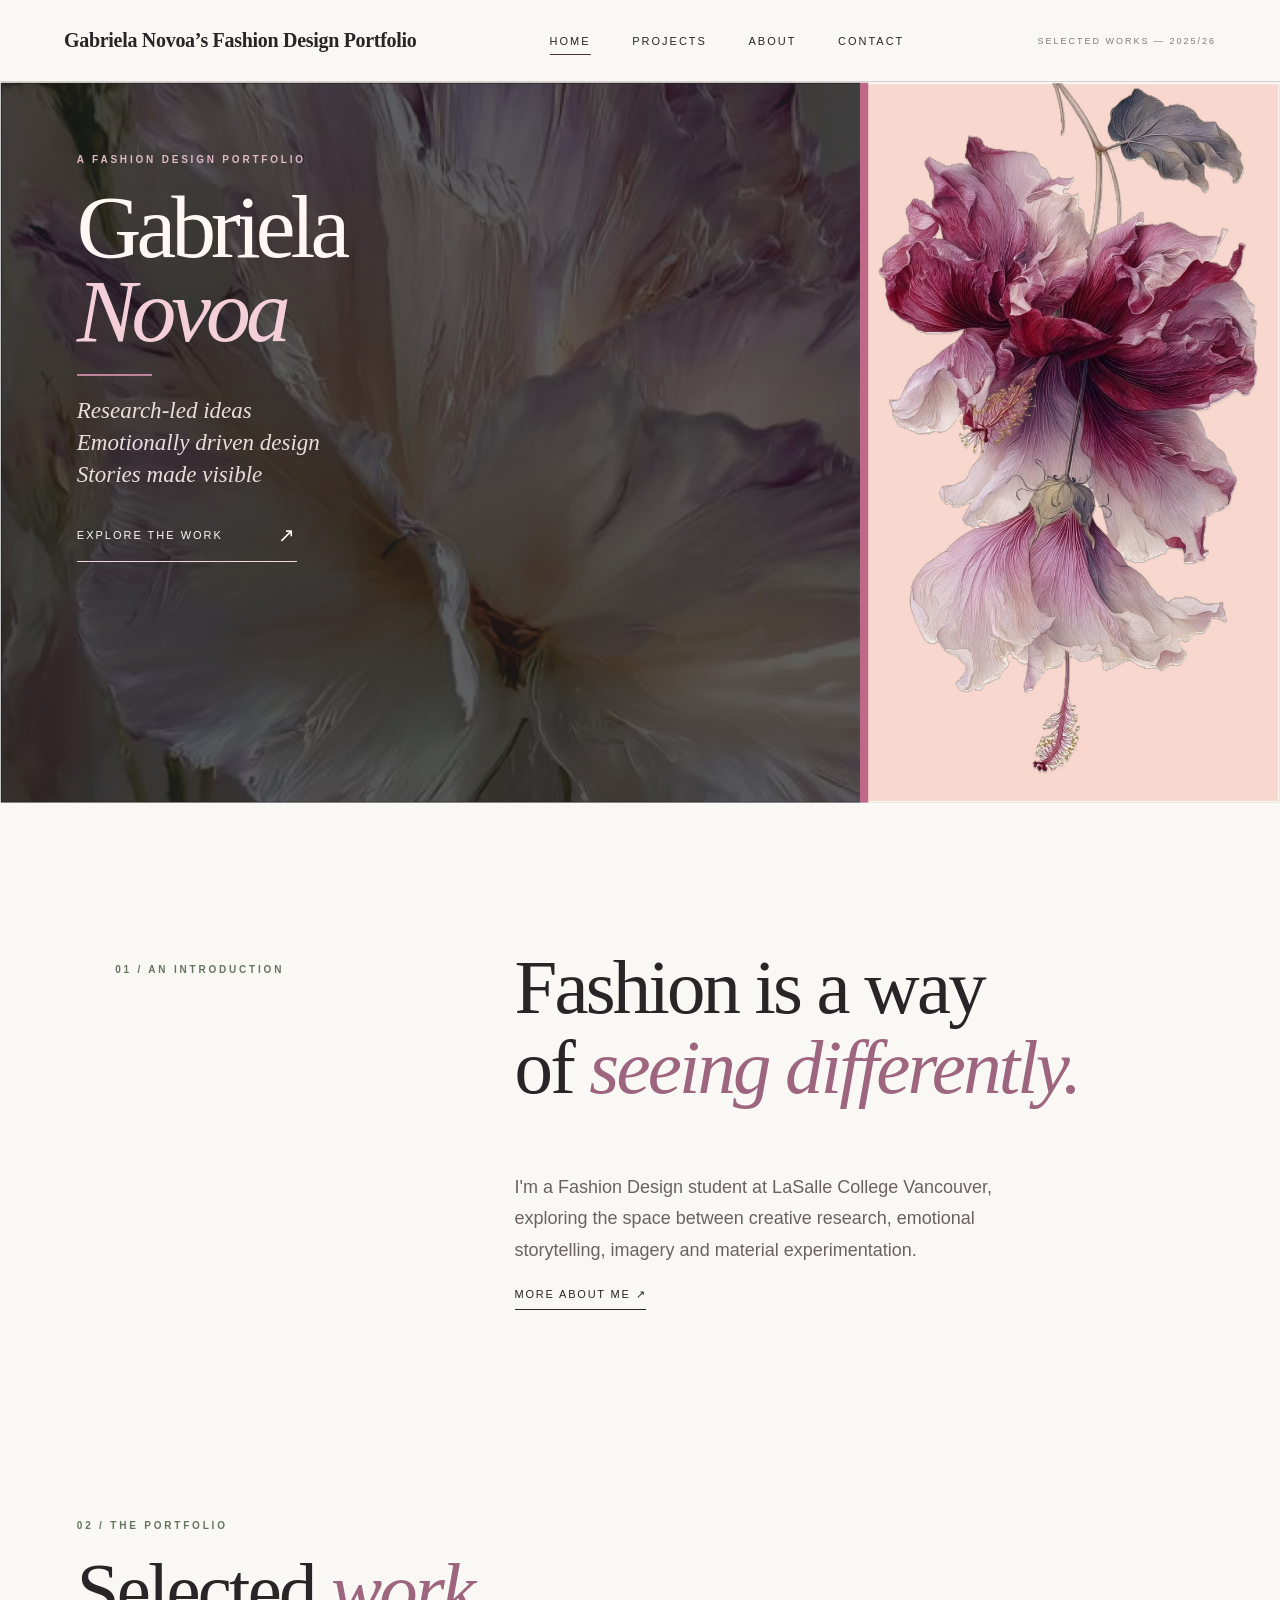
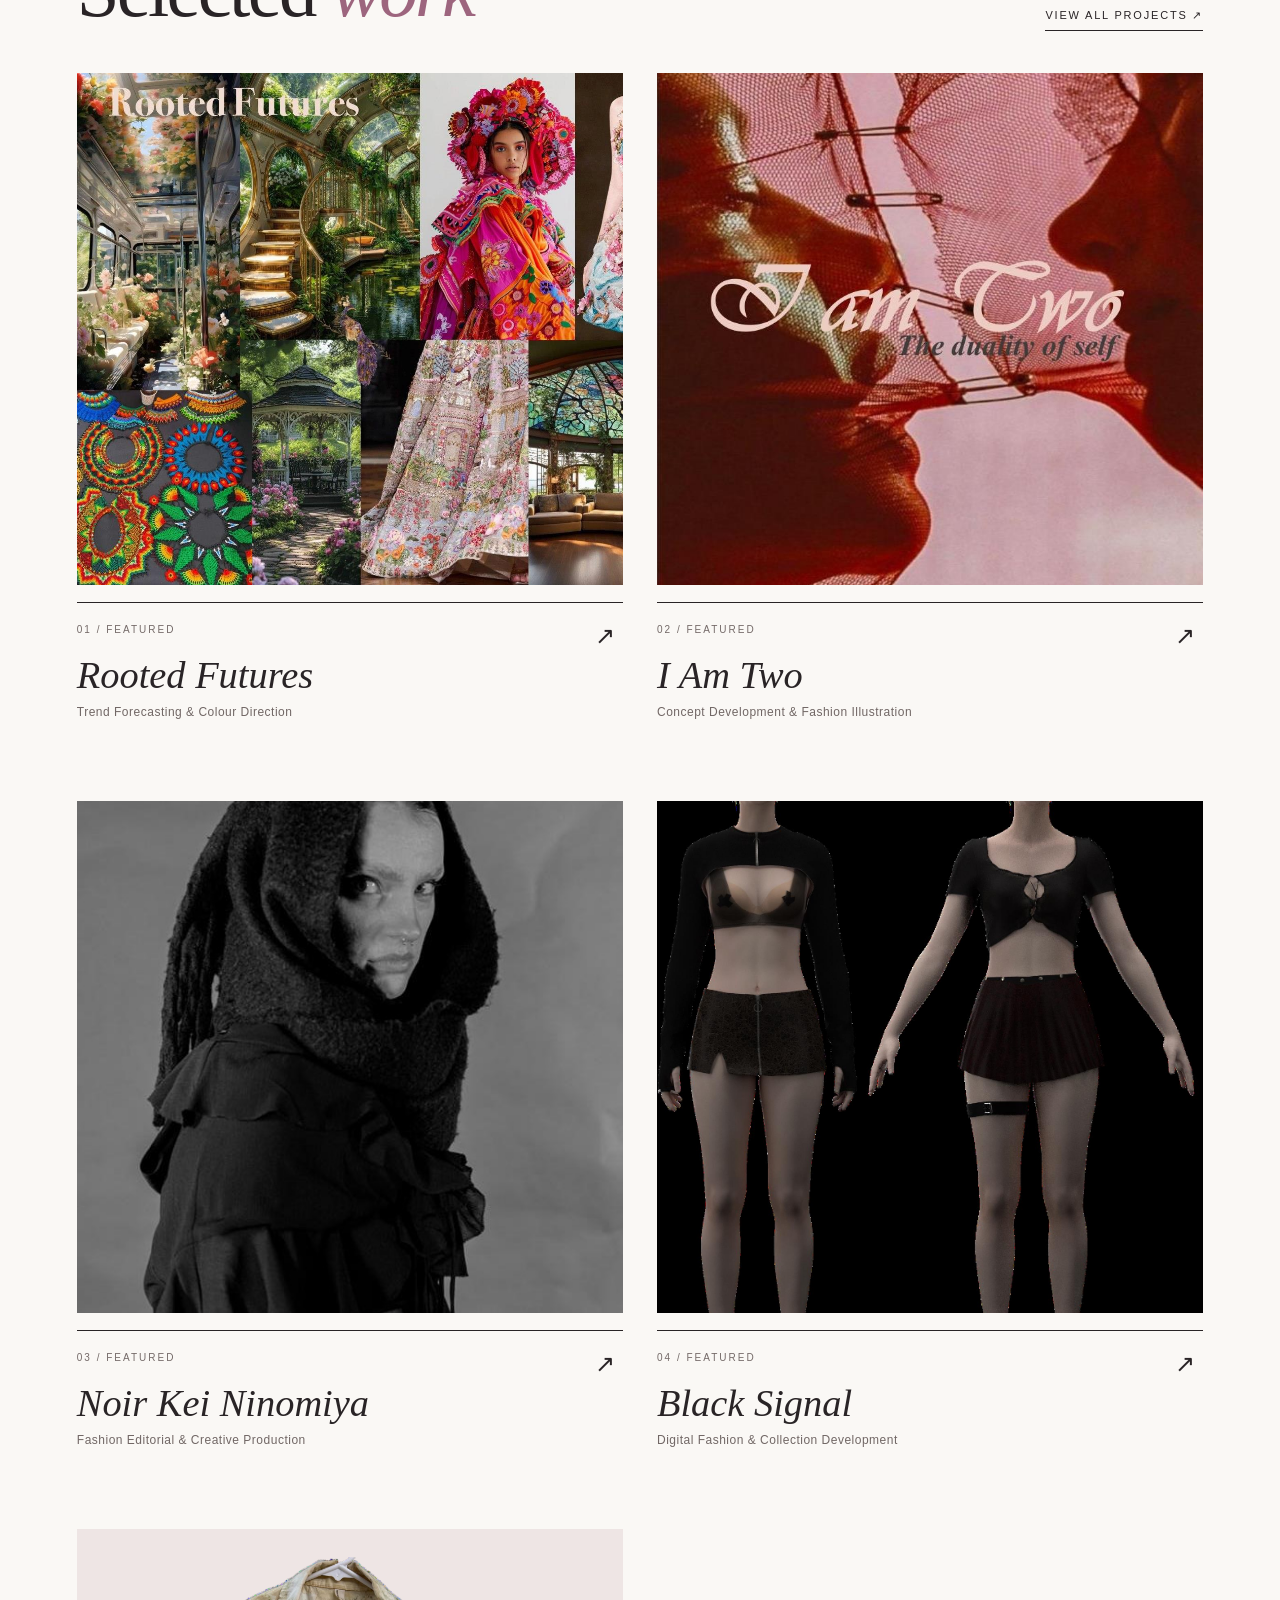
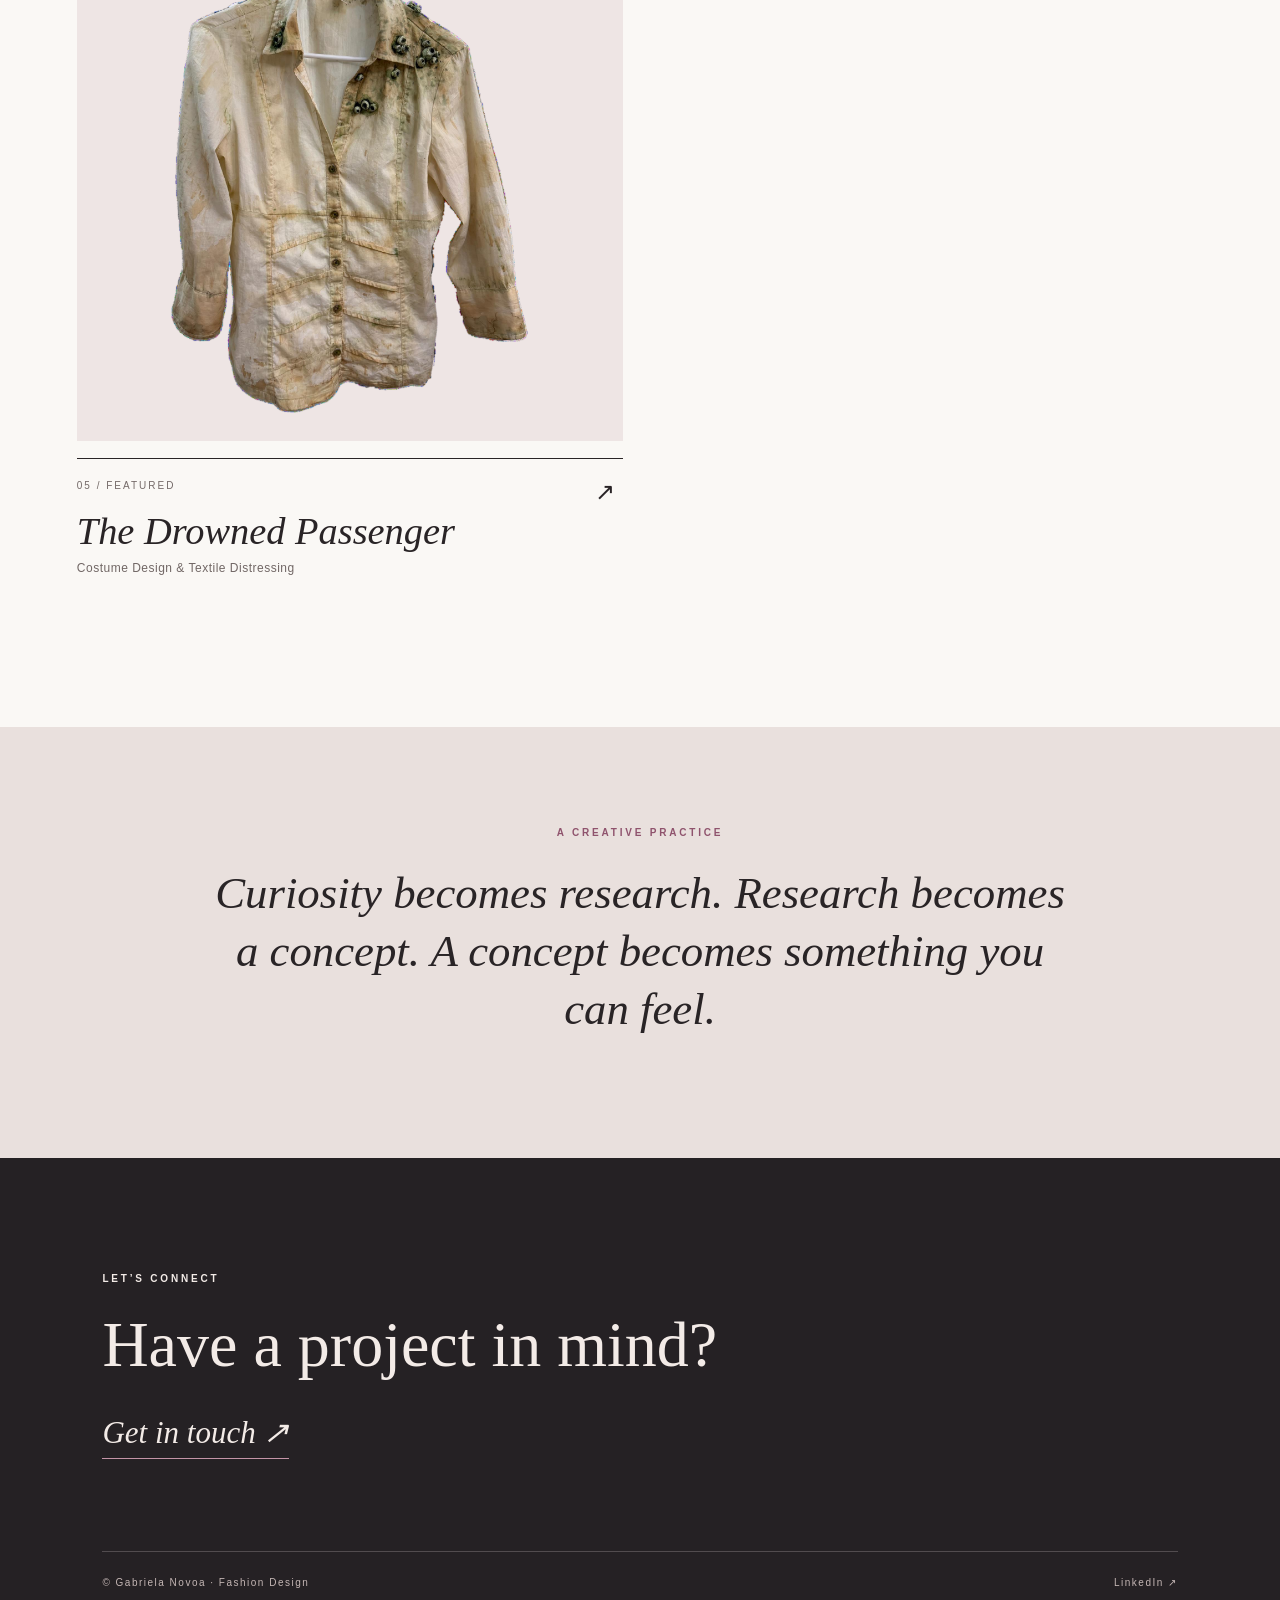
==== commit ffff1325: "Clean up punctuation in index.html Removed unnecessary punctuation from text elements." ====
--- a/index.html
+++ b/index.html
@@ -81,15 +81,15 @@
 
           <h1>
             Gabriela<br>
-            <em>Novoa.</em>
+            <em>Novoa</em>
           </h1>
 
           <div class="hairline"></div>
 
           <p class="hero-descriptor">
-            Research-led ideas.<br>
-            Emotionally driven design.<br>
-            Stories made visible.
+            Research-led ideas<br>
+            Emotionally driven design<br>
+            Stories made visible
           </p>
 
           <a href="projects.html" class="line-button">
@@ -146,7 +146,7 @@
           </span>
 
           <h2>
-            Selected <em>work.</em>
+            Selected <em>work</em>
           </h2>
 
         </div>
--- a/styles.css
+++ b/styles.css
@@ -1,8 +1,186 @@
 
-/* NEW SINGLE-IMAGE HERO */
+/* =========================================
+   GABRIELA NOVOA — FASHION DESIGN PORTFOLIO
+   COMPLETE STYLESHEET
+   ========================================= */
+
+
+/* =========================================
+   1. GLOBAL VARIABLES & RESET
+   ========================================= */
+
+:root {
+  --ink: #292426;
+  --aub: #4c303d;
+  --rose: #bf849c;
+  --dust: #eee5e4;
+  --paper: #faf8f5;
+  --cream: #f3efea;
+  --line: #d9d0cc;
+  --sage: #64755f;
+
+  --serif: Georgia, 'Times New Roman', serif;
+  --sans: Arial, Helvetica, sans-serif;
+}
+
+* {
+  box-sizing: border-box;
+}
+
+html {
+  scroll-behavior: smooth;
+}
+
+body {
+  margin: 0;
+  background: var(--paper);
+  color: var(--ink);
+  font-family: var(--sans);
+  -webkit-font-smoothing: antialiased;
+}
+
+img {
+  display: block;
+  width: 100%;
+}
+
+a {
+  text-decoration: none;
+  color: inherit;
+}
+
+a:focus-visible,
+button:focus-visible,
+input:focus-visible,
+textarea:focus-visible {
+  outline: 2px solid #a15779;
+  outline-offset: 3px;
+}
+
+h1, h2, h3, p {
+  margin-top: 0;
+}
+
+h1, h2, h3 {
+  font-weight: 400;
+}
+
+h1, h2 {
+  font-family: var(--serif);
+}
+
+em {
+  font-weight: 400;
+}
+
+::selection {
+  background: #dfacc2;
+  color: #241e21;
+}
+
+
+/* =========================================
+   2. HEADER & NAVIGATION
+   ========================================= */
+
+.site-header {
+  height: 82px;
+  padding: 0 5vw;
+  display: flex;
+  align-items: center;
+  gap: 3rem;
+  background: var(--paper);
+  border-bottom: 1px solid var(--line);
+  position: relative;
+  z-index: 20;
+}
+
+.brand {
+  font: 700 28px var(--serif);
+  letter-spacing: -2px;
+}
+
+.brand-dot {
+  color: #a15f7d;
+}
+
+.brand-long {
+  font-size: 20px;
+  letter-spacing: -.3px;
+  white-space: nowrap;
+}
+
+.site-nav {
+  display: flex;
+  gap: 2.6rem;
+  margin: auto;
+}
+
+.site-nav a {
+  font-size: 11px;
+  text-transform: uppercase;
+  letter-spacing: 2px;
+  padding: 8px 0;
+  position: relative;
+}
+
+.site-nav a:after {
+  position: absolute;
+  content: '';
+  bottom: 0;
+  left: 0;
+  width: 0;
+  height: 1px;
+  background: var(--aub);
+  transition: width .25s;
+}
+
+.site-nav a:hover:after,
+.site-nav a.active:after {
+  width: 100%;
+}
+
+.header-side {
+  font-size: 9px;
+  color: #817a76;
+  letter-spacing: 2px;
+  white-space: nowrap;
+}
+
+.mobile-toggle {
+  display: none;
+  background: none;
+  border: 0;
+  font: 11px var(--sans);
+  letter-spacing: 1px;
+}
+
+
+/* =========================================
+   3. SHARED TEXT ELEMENTS
+   ========================================= */
+
+.eyebrow {
+  font-size: 10px;
+  letter-spacing: 2.8px;
+  text-transform: uppercase;
+  font-weight: 600;
+}
+
+.eyebrow.pink {
+  color: #dfb7c6;
+}
+
+
+/* =========================================
+   4. HOMEPAGE HERO
+   NEW SINGLE-IMAGE DESIGN
+   ========================================= */
+
 .hero {
   display: block;
   position: relative;
+  width: 100%;
   height: min(780px, calc(100vh - 82px));
   min-height: 620px;
   background: #211e21;
@@ -12,18 +190,23 @@
   position: relative;
   width: 100%;
   height: 100%;
+  min-width: 0;
   overflow: hidden;
   background: none;
 }
+
+/* Main full-width hero image */
 
 .hero-photo > .hero-image {
   position: absolute;
   inset: 0;
   width: 100%;
   height: 100%;
-  object-fit: cover;
+  object-fit: contain;
   object-position: center;
 }
+
+/* Dark overlay to maintain text readability */
 
 .hero-shade {
   position: absolute;
@@ -36,6 +219,8 @@
   );
 }
 
+/* Hero text */
+
 .hero-copy {
   position: absolute;
   z-index: 2;
@@ -45,14 +230,811 @@
   color: #fff7f4;
 }
 
-/* Remove the old second-image layout */
-.hero-flower,
-.hero-vertical {
-  display: none;
-}
-
-/* Mobile layout */
+.hero-copy h1 {
+  font-size: clamp(66px, 8vw, 145px);
+  line-height: .94;
+  letter-spacing: -5px;
+  margin: 40px 0 32px;
+}
+
+.hero-copy h1 em {
+  font-weight: 400;
+  color: #f4cfd9;
+}
+
+.hairline {
+  width: 75px;
+  height: 2px;
+  background: var(--rose);
+  margin: 30px 0;
+}
+
+.hero-descriptor {
+  font-family: var(--serif);
+  font-style: italic;
+  font-size: clamp(19px, 2.1vw, 29px);
+  line-height: 1.4;
+  color: #eadedb;
+}
+
+.line-button {
+  display: inline-flex;
+  align-items: center;
+  gap: 55px;
+  margin-top: 20px;
+  border-bottom: 1px solid #edd6de;
+  padding-bottom: 14px;
+  font-size: 11px;
+  letter-spacing: 2px;
+  text-transform: uppercase;
+}
+
+.line-button span {
+  font-size: 20px;
+}
+
+
+/* =========================================
+   5. HOMEPAGE INTRODUCTION
+   ========================================= */
+
+.intro-section {
+  padding: 145px 9%;
+  display: grid;
+  grid-template-columns: 35% 65%;
+  gap: 2rem;
+}
+
+.intro-section .eyebrow {
+  padding-top: 16px;
+  color: var(--sage);
+}
+
+.intro-section h2,
+.section-head h2,
+.gallery-intro h2 {
+  font-size: clamp(50px, 6vw, 92px);
+  letter-spacing: -2.8px;
+  line-height: 1.04;
+}
+
+.intro-section h2 em,
+.section-head h2 em,
+.gallery-intro h2 em,
+.page-hero h1 em,
+.story-copy h2 em,
+.about-copy h2 em,
+.contact-wrap h1 em {
+  color: #9d657e;
+}
+
+.intro-section p {
+  max-width: 530px;
+  font-size: 18px;
+  color: #6b625f;
+  line-height: 1.75;
+}
+
+.text-link {
+  font-size: 11px;
+  letter-spacing: 1.8px;
+  text-transform: uppercase;
+  border-bottom: 1px solid currentColor;
+  display: inline-block;
+  padding-bottom: 8px;
+}
+
+
+/* =========================================
+   6. SELECTED WORKS
+   ========================================= */
+
+.work-section {
+  padding: 60px 6% 140px;
+}
+
+.section-head {
+  display: flex;
+  align-items: end;
+  justify-content: space-between;
+  margin-bottom: 42px;
+  gap: 30px;
+}
+
+.section-head .eyebrow {
+  color: var(--sage);
+}
+
+.section-head h2 {
+  margin: 18px 0 0;
+}
+
+.featured-grid {
+  display: grid;
+  grid-template-columns: repeat(2, minmax(0, 1fr));
+  gap: 70px 34px;
+}
+
+.project-card {
+  display: block;
+  position: relative;
+}
+
+.card-image {
+  height: clamp(340px, 40vw, 580px);
+  overflow: hidden;
+  background: #ded1d2;
+}
+
+.card-image img {
+  height: 100%;
+  object-fit: cover;
+  transition: transform .65s ease;
+}
+
+.project-card:hover img {
+  transform: scale(1.035);
+}
+
+.project-card:nth-child(3n+2) .card-image {
+  background: #352e32;
+}
+
+.project-card .card-image:has(.cutout) {
+  background: #eee5e4;
+}
+
+.card-image img.cutout {
+  object-fit: contain;
+  padding: 28px 0;
+}
+
+.card-info {
+  border-top: 1px solid var(--ink);
+  position: relative;
+  padding-top: 16px;
+  margin-top: 17px;
+}
+
+.card-index {
+  font-size: 10px;
+  color: #746a68;
+  letter-spacing: 2px;
+}
+
+.card-arrow {
+  position: absolute;
+  right: 8px;
+  top: 19px;
+  font-size: 24px;
+}
+
+.card-info h3 {
+  font: italic clamp(31px, 3vw, 48px) var(--serif);
+  margin: 16px 0 8px;
+}
+
+.card-info p {
+  font-size: 12px;
+  color: #716765;
+  letter-spacing: .5px;
+}
+
+
+/* =========================================
+   7. CLOSING STATEMENT
+   ========================================= */
+
+.closing-line {
+  background: #e9e0dd;
+  padding: 95px 12%;
+  text-align: center;
+}
+
+.closing-line .eyebrow {
+  color: #8f536d;
+}
+
+.closing-line p {
+  font: italic clamp(27px, 3.5vw, 51px)/1.3 var(--serif);
+  margin: 24px auto;
+  max-width: 850px;
+}
+
+
+/* =========================================
+   8. FOOTER
+   ========================================= */
+
+.footer {
+  background: #252124;
+  color: #f3ebe7;
+  padding: 110px 8% 30px;
+}
+
+.footer h2 {
+  font-size: clamp(44px, 5vw, 80px);
+  margin: 22px 0 32px;
+}
+
+.serif-link {
+  font: italic 31px var(--serif);
+  border-bottom: 1px solid #c494a7;
+  padding-bottom: 8px;
+}
+
+.footer-end {
+  display: flex;
+  justify-content: space-between;
+  gap: 20px;
+  margin-top: 100px;
+  padding-top: 25px;
+  border-top: 1px solid #524c4f;
+  font-size: 10px;
+  letter-spacing: 1.5px;
+  color: #c4b6b4;
+}
+
+
+/* =========================================
+   9. INTERNAL PAGE HEADERS
+   ========================================= */
+
+.page-hero {
+  padding: 105px 9% 95px;
+  min-height: 360px;
+  background: #efe8e5;
+}
+
+.page-hero h1 {
+  font-size: clamp(66px, 9vw, 128px);
+  line-height: 1;
+  letter-spacing: -4px;
+  margin: 25px 0;
+}
+
+.page-hero p:last-child {
+  font: italic 22px var(--serif);
+  color: #6d5f60;
+}
+
+
+/* =========================================
+   10. PROJECTS PAGE
+   ========================================= */
+
+.inner-work {
+  padding-top: 70px;
+}
+
+.extras-head {
+  margin-top: 140px;
+}
+
+.extras-grid {
+  display: grid;
+  grid-template-columns: repeat(3, 1fr);
+  gap: 30px;
+}
+
+.extra-card img {
+  height: 330px;
+  object-fit: cover;
+  background: #eee;
+}
+
+.extra-card h3 {
+  font: italic 32px var(--serif);
+  margin: 20px 0 5px;
+}
+
+.extra-sub {
+  font-size: 11px !important;
+  color: #9d657e !important;
+  letter-spacing: 1px;
+  text-transform: uppercase;
+}
+
+.extra-card p {
+  font-size: 13px;
+  color: #6f6663;
+  line-height: 1.7;
+}
+
+
+/* =========================================
+   11. INDIVIDUAL PROJECT PAGES
+   ========================================= */
+
+.project-hero {
+  display: grid;
+  grid-template-columns: 48% 52%;
+  min-height: 680px;
+}
+
+.project-hero-copy {
+  padding: 75px 9% 80px 12%;
+  display: flex;
+  flex-direction: column;
+  align-items: start;
+  background: #f1eae6;
+}
+
+.back-link {
+  font-size: 11px;
+  color: #726965;
+  letter-spacing: 1px;
+  margin-bottom: auto;
+}
+
+.project-hero-copy .eyebrow {
+  margin-top: 45px;
+  color: #9d657e;
+}
+
+.project-hero h1 {
+  font-size: clamp(59px, 6.2vw, 105px);
+  line-height: .99;
+  letter-spacing: -4px;
+  margin: 24px 0;
+}
+
+.project-cat {
+  text-transform: uppercase;
+  letter-spacing: 2px;
+  font-size: 11px;
+}
+
+.project-hero-copy .lead {
+  font: italic clamp(21px, 2.3vw, 32px)/1.4 var(--serif);
+  max-width: 500px;
+}
+
+.scroll-cue {
+  font-size: 10px;
+  letter-spacing: 2px;
+  margin-top: auto;
+  padding-top: 60px;
+  color: #8a7b75;
+}
+
+.project-hero-image {
+  background: #221e20;
+  max-height: 790px;
+  overflow: hidden;
+}
+
+.project-hero-image img {
+  height: 100%;
+  object-fit: contain;
+}
+
+
+/* =========================================
+   12. PROJECT STORY SECTIONS
+   ========================================= */
+
+.story-section {
+  padding: 110px 10%;
+  display: grid;
+  grid-template-columns: 30% 70%;
+  gap: 3vw;
+}
+
+.story-section.tint {
+  background: #efe9e5;
+}
+
+.section-label {
+  display: flex;
+  gap: 20px;
+  align-items: flex-start;
+  color: #a46c84;
+}
+
+.section-label span {
+  font: italic 48px var(--serif);
+}
+
+.section-label p {
+  font-size: 10px;
+  letter-spacing: 2.5px;
+  margin-top: 20px;
+}
+
+.story-copy {
+  max-width: 850px;
+}
+
+.story-copy h2 {
+  font-size: clamp(43px, 5vw, 72px);
+  letter-spacing: -2px;
+  margin: 0 0 34px;
+}
+
+.story-copy p {
+  font-size: 16px;
+  line-height: 1.95;
+  color: #4c4543;
+}
+
+
+/* =========================================
+   13. PROJECT IMAGE GALLERIES
+   ========================================= */
+
+.gallery-section {
+  padding: 115px 7%;
+  background: #292426;
+  color: #f5ecea;
+}
+
+.gallery-intro {
+  margin-bottom: 60px;
+}
+
+.gallery-intro h2 {
+  margin: 20px 0;
+}
+
+.project-gallery {
+  display: grid;
+  grid-template-columns: repeat(2, minmax(0, 1fr));
+  gap: 32px;
+}
+
+.gallery-item {
+  margin: 0;
+}
+
+.gallery-item.wide {
+  grid-column: span 2;
+}
+
+.gallery-item img {
+  height: clamp(280px, 32vw, 510px);
+  object-fit: contain;
+  background: #1e1b1d;
+}
+
+.gallery-item.wide img {
+  height: 550px;
+}
+
+.gallery-item figcaption {
+  font-size: 11px;
+  text-transform: uppercase;
+  letter-spacing: 1.8px;
+  color: #d5c7c5;
+  padding-top: 13px;
+}
+
+
+/* =========================================
+   14. NEXT PROJECT NAVIGATION
+   ========================================= */
+
+.project-next {
+  padding: 100px 9%;
+  background: #e7dadd;
+}
+
+.project-next a {
+  display: flex;
+  align-items: center;
+  gap: 30px;
+  border-top: 1px solid #a69094;
+  margin-top: 25px;
+  padding-top: 30px;
+}
+
+.project-next a span {
+  font-size: 12px;
+  text-transform: uppercase;
+  letter-spacing: 2px;
+  min-width: 120px;
+}
+
+.project-next a strong {
+  font: italic clamp(34px, 5vw, 72px) var(--serif);
+  font-weight: 400;
+}
+
+.project-next a b {
+  margin-left: auto;
+  font-size: 35px;
+  font-weight: 400;
+}
+
+
+/* =========================================
+   15. ABOUT PAGE
+   ========================================= */
+
+.about-top {
+  min-height: 320px;
+}
+
+.about-section {
+  padding: 115px 9%;
+  display: grid;
+  grid-template-columns: 40% 60%;
+  align-items: start;
+  gap: 7%;
+}
+
+.about-photo img {
+  width: 100%;
+  height: auto;
+  max-height: 780px;
+  object-fit: cover;
+}
+
+.about-copy {
+  padding-top: 25px;
+}
+
+.about-copy h2 {
+  font-size: clamp(43px, 5vw, 72px);
+  line-height: 1.08;
+  letter-spacing: -2px;
+  margin: 25px 0 35px;
+}
+
+.about-copy p {
+  font-size: 16px;
+  line-height: 1.8;
+  color: #554d4a;
+}
+
+.about-actions {
+  margin-top: 35px;
+  display: flex;
+  align-items: center;
+  gap: 35px;
+}
+
+.pill-link {
+  background: var(--aub);
+  color: white;
+  padding: 17px 25px;
+  font-size: 11px;
+  text-transform: uppercase;
+  letter-spacing: 1.5px;
+}
+
+
+/* =========================================
+   16. AREAS OF INTEREST
+   ========================================= */
+
+.focus-section {
+  padding: 100px 9%;
+  background: #eae1df;
+}
+
+.focus-section > div {
+  display: flex;
+  gap: 16px;
+  flex-wrap: wrap;
+  margin-top: 25px;
+}
+
+.focus-section span:not(.eyebrow) {
+  padding: 15px 23px;
+  border: 1px solid #bba5af;
+  border-radius: 100px;
+  font: italic 20px var(--serif);
+}
+
+
+/* =========================================
+   17. CONTACT PAGE
+   ========================================= */
+
+.contact-wrap {
+  padding: 110px 9% 150px;
+  max-width: 1100px;
+  margin: auto;
+}
+
+.contact-wrap h1 {
+  font-size: clamp(66px, 8vw, 120px);
+  line-height: 1.02;
+  letter-spacing: -3px;
+  margin: 25px 0;
+}
+
+.contact-wrap > p {
+  font-size: 18px;
+  color: #6e6663;
+  line-height: 1.8;
+  max-width: 660px;
+}
+
+.contact-links {
+  margin-top: 60px;
+}
+
+.contact-links a {
+  display: grid;
+  grid-template-columns: 130px 1fr 30px;
+  gap: 15px;
+  align-items: center;
+  border-top: 1px solid var(--line);
+  padding: 25px 0;
+}
+
+.contact-links span {
+  font-size: 10px;
+  letter-spacing: 2px;
+  color: #9d657e;
+}
+
+.contact-links strong {
+  font: italic clamp(18px, 2.8vw, 30px) var(--serif);
+  font-weight: 400;
+  overflow-wrap: anywhere;
+}
+
+.contact-links b {
+  font-weight: 400;
+  font-size: 22px;
+}
+
+
+/* =========================================
+   18. CONTACT FORM
+   ========================================= */
+
+.contact-form {
+  background: #eee5e3;
+  padding: 40px;
+  margin-top: 75px;
+}
+
+.contact-form h2 {
+  font: italic 36px var(--serif);
+  margin-bottom: 6px;
+}
+
+.contact-form p {
+  font-size: 12px;
+  color: #6a6260;
+}
+
+.contact-form label {
+  display: block;
+  font-size: 11px;
+  text-transform: uppercase;
+  letter-spacing: 1.5px;
+  margin-top: 25px;
+}
+
+.contact-form input,
+.contact-form textarea {
+  width: 100%;
+  padding: 14px 12px;
+  border: 1px solid #cbbcc2;
+  background: #fffdfb;
+  margin-top: 9px;
+  font: 15px var(--sans);
+}
+
+.contact-form button {
+  background: #4c303d;
+  color: white;
+  padding: 15px 30px;
+  border: 0;
+  margin-top: 25px;
+  cursor: pointer;
+  text-transform: uppercase;
+  letter-spacing: 1.5px;
+  font-size: 11px;
+}
+
+
+/* =========================================
+   19. TABLET RESPONSIVENESS
+   ========================================= */
+
+@media (max-width: 900px) {
+
+  .header-side {
+    display: none;
+  }
+
+  .brand-long {
+    font-size: 17px;
+  }
+
+  .site-nav {
+    gap: 1.6rem;
+  }
+
+  .hero {
+    min-height: 600px;
+  }
+
+  .hero-copy h1 {
+    letter-spacing: -2px;
+  }
+
+  .intro-section,
+  .story-section {
+    grid-template-columns: 1fr;
+    gap: 24px;
+  }
+
+  .project-hero {
+    min-height: 570px;
+  }
+
+  .project-hero-copy {
+    padding: 45px;
+  }
+
+  .featured-grid {
+    gap: 40px 20px;
+  }
+
+  .extras-grid {
+    grid-template-columns: repeat(2, 1fr);
+  }
+
+  .about-section {
+    padding: 75px 7%;
+    gap: 6%;
+  }
+
+}
+
+
+/* =========================================
+   20. MOBILE RESPONSIVENESS
+   ========================================= */
+
 @media (max-width: 650px) {
+
+  /* HEADER */
+
+  .site-header {
+    height: 68px;
+    padding: 0 20px;
+  }
+
+  .brand-long {
+    font-size: 14px;
+    white-space: normal;
+    line-height: 1.2;
+    max-width: 200px;
+  }
+
+  .mobile-toggle {
+    display: block;
+    margin-left: auto;
+  }
+
+  .site-nav {
+    display: none;
+    position: absolute;
+    top: 68px;
+    left: 0;
+    right: 0;
+    background: #faf8f5;
+    border-bottom: 1px solid var(--line);
+    padding: 25px;
+    flex-direction: column;
+    gap: 25px;
+  }
+
+  .site-nav.open {
+    display: flex;
+  }
+
+
+  /* MOBILE HERO */
+
   .hero {
     height: auto;
     min-height: 0;
@@ -60,6 +1042,11 @@
 
   .hero-photo {
     height: 640px;
+  }
+
+  .hero-photo > .hero-image {
+    object-fit: contain;
+    object-position: center;
   }
 
   .hero-copy {
@@ -72,7 +1059,306 @@
     font-size: 76px;
   }
 
+
+  /* INTRODUCTION */
+
+  .intro-section {
+    padding: 80px 7%;
+  }
+
+  .intro-section h2,
+  .section-head h2 {
+    font-size: 55px;
+  }
+
+
+  /* SELECTED WORKS */
+
+  .work-section {
+    padding: 40px 6% 90px;
+  }
+
+  .section-head {
+    align-items: start;
+  }
+
+  .featured-grid,
+  .extras-grid {
+    grid-template-columns: 1fr;
+  }
+
+  .card-image {
+    height: 430px;
+  }
+
+
+  /* INTERNAL PAGE HEADERS */
+
+  .page-hero {
+    padding: 70px 7%;
+  }
+
+  .page-hero h1 {
+    font-size: 70px;
+  }
+
+
+  /* PROJECT PAGES */
+
+  .project-hero {
+    grid-template-columns: 1fr;
+  }
+
+  .project-hero-copy {
+    min-height: 470px;
+    padding: 45px 8%;
+  }
+
+  .project-hero-copy .eyebrow {
+    margin-top: 30px;
+  }
+
+  .project-hero h1 {
+    font-size: 64px;
+  }
+
+  .project-hero-image {
+    height: 500px;
+  }
+
+
+  /* STORY SECTIONS */
+
+  .story-section {
+    padding: 75px 8%;
+  }
+
+  .story-copy p {
+    font-size: 15px;
+  }
+
+
+  /* GALLERIES */
+
+  .gallery-section {
+    padding: 75px 6%;
+  }
+
+  .project-gallery {
+    grid-template-columns: 1fr;
+    gap: 35px;
+  }
+
+  .gallery-item.wide {
+    grid-column: span 1;
+  }
+
+  .gallery-item img,
+  .gallery-item.wide img {
+    height: 350px;
+  }
+
+
+  /* ABOUT PAGE */
+
+  .about-section {
+    grid-template-columns: 1fr;
+  }
+
+  .about-photo {
+    max-width: 400px;
+  }
+
+  .focus-section {
+    padding: 75px 8%;
+  }
+
+
+  /* CONTACT PAGE */
+
+  .contact-wrap {
+    padding: 70px 7% 100px;
+  }
+
+  .contact-wrap h1 {
+    font-size: 65px;
+  }
+
+  .contact-links a {
+    grid-template-columns: 1fr 25px;
+  }
+
+  .contact-links span {
+    grid-column: 1 / -1;
+  }
+
+  .contact-form {
+    padding: 24px;
+  }
+
+
+  /* FOOTER */
+
+  .footer {
+    padding: 80px 7% 25px;
+  }
+
+  .footer-end {
+    flex-direction: column;
+    margin-top: 60px;
+  }
+
+  .closing-line {
+    padding: 70px 8%;
+  }
+
+}
+
+
+/* =========================================
+   21. REDUCED MOTION
+   ========================================= */
+
+@media (prefers-reduced-motion: reduce) {
+
+  html {
+    scroll-behavior: auto;
+  }
+
+  .card-image img {
+    transition: none;
+  }
+
+}
+
+
+
+/* =========================================
+   CORRECTED HERO — FULL IMAGE
+   ========================================= */
+
+/* Desktop */
+.hero {
+  display: block;
+  position: relative;
+  width: 100%;
+  height: auto;
+  min-height: 0;
+  background: #211e21;
+}
+
+.hero-photo {
+  position: relative;
+  width: 100%;
+  height: auto;
+  overflow: hidden;
+  background: #211e21;
+}
+
+.hero-photo > .hero-image {
+  position: relative;
+  display: block;
+  width: 100%;
+  height: auto;
+  object-fit: contain;
+}
+
+/* Image already has a dark background */
+.hero-shade {
+  display: none;
+}
+
+/* Text positioned over left side */
+.hero-copy {
+  position: absolute;
+  top: 10%;
+  left: 6%;
+  width: 55%;
+  z-index: 2;
+}
+
+.hero-copy h1 {
+  font-size: clamp(48px, 7vw, 100px);
+  margin: 20px 0;
+}
+
+.hero-copy .hairline {
+  margin: 18px 0;
+}
+
+.hero-descriptor {
+  font-size: clamp(15px, 1.8vw, 24px);
+}
+
+.hero-copy .line-button {
+  margin-top: 10px;
+}
+
+/* Tablet */
+@media (max-width: 900px) {
+  .hero-copy {
+    top: 8%;
+    left: 5%;
+    width: 57%;
+  }
+
+  .hero-copy h1 {
+    font-size: clamp(38px, 6.5vw, 65px);
+    margin: 12px 0;
+  }
+
+  .hero-copy .hairline {
+    margin: 12px 0;
+  }
+
+  .hero-descriptor {
+    font-size: clamp(13px, 1.8vw, 18px);
+  }
+
+  .hero-copy .line-button {
+    gap: 15px;
+    margin-top: 5px;
+  }
+}
+
+/* Mobile */
+@media (max-width: 650px) {
+  .hero,
+  .hero-photo {
+    height: auto;
+    min-height: 0;
+  }
+
   .hero-photo > .hero-image {
-    object-position: center;
-  }
-}
+    position: relative;
+    width: 100%;
+    height: auto;
+  }
+
+  .hero-copy {
+    position: relative;
+    top: auto;
+    left: auto;
+    width: 100%;
+    padding: 40px 7%;
+    background: #292426;
+  }
+
+  .hero-copy h1 {
+    font-size: clamp(56px, 12vw, 76px);
+    margin: 25px 0;
+  }
+
+  .hero-copy .hairline {
+    margin: 25px 0;
+  }
+
+  .hero-descriptor {
+    font-size: 20px;
+  }
+
+  .hero-copy .line-button {
+    margin-top: 20px;
+    gap: 35px;
+  }
+}
